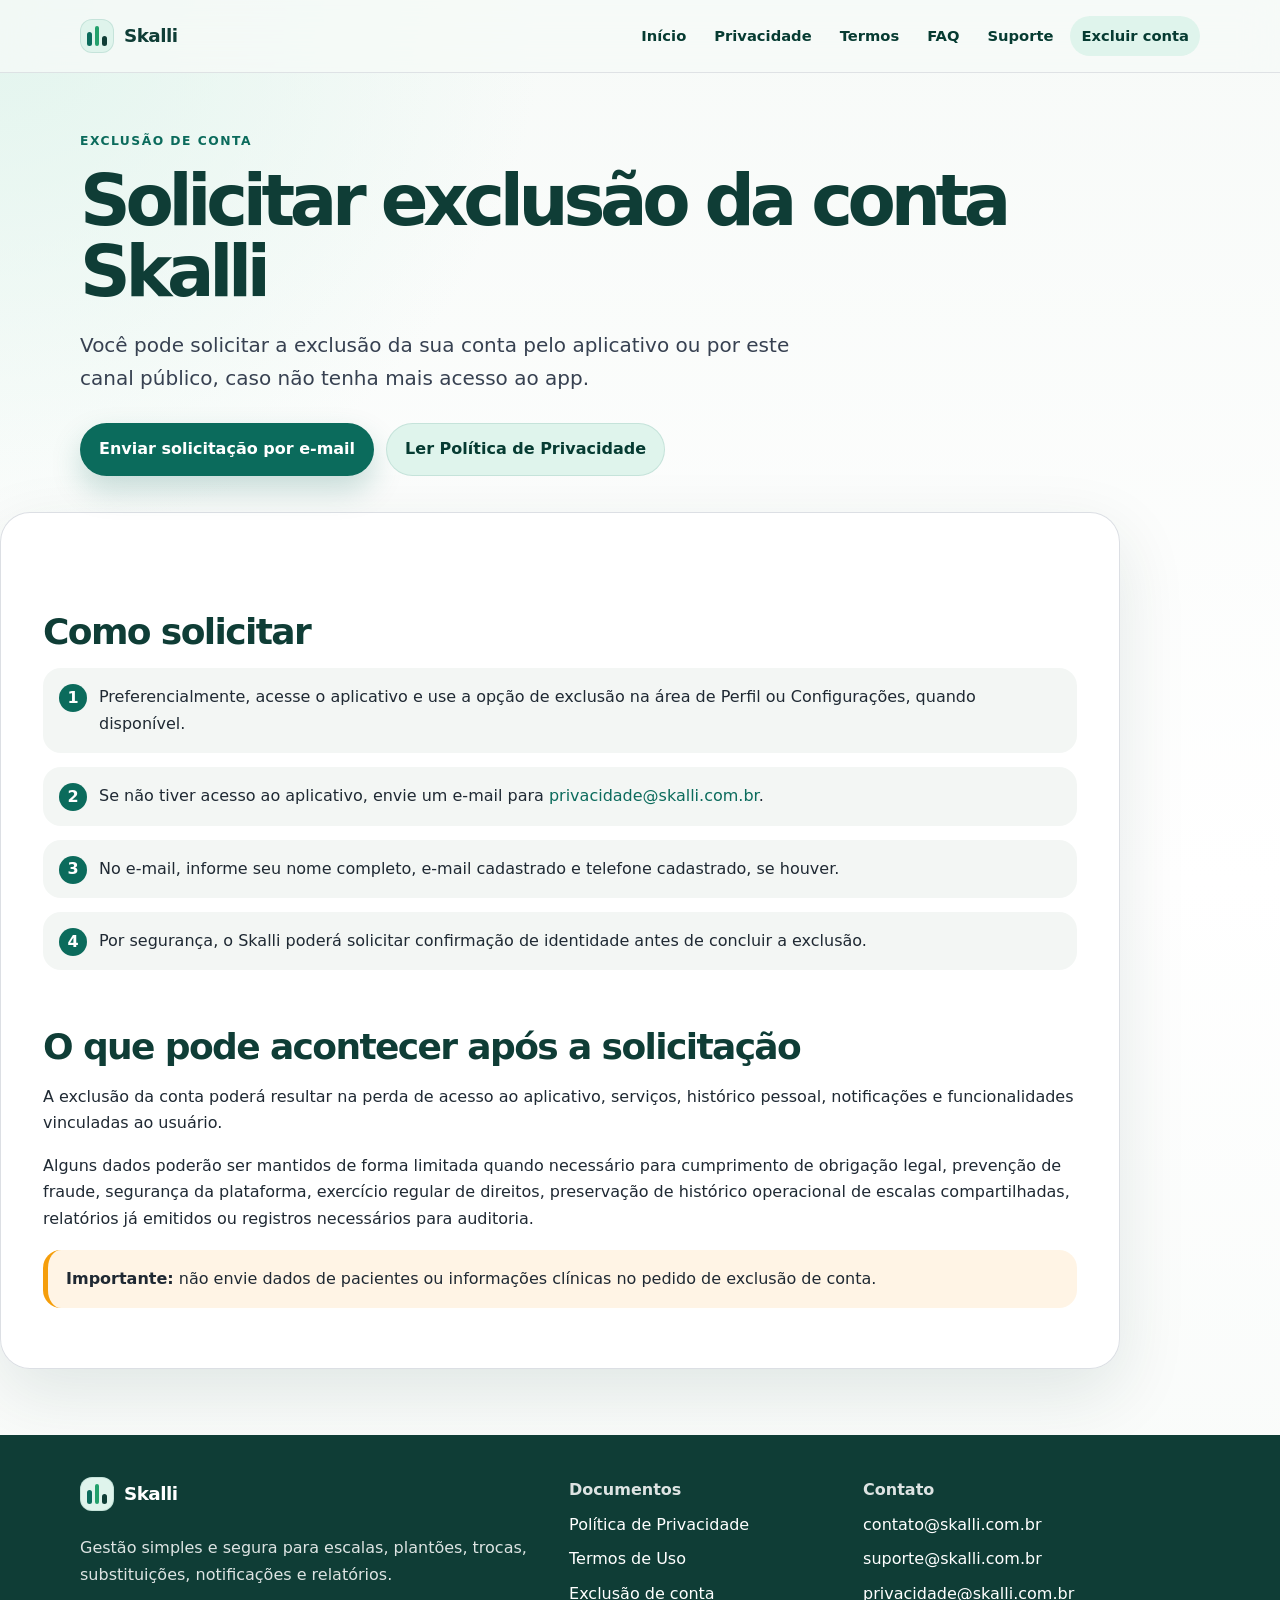
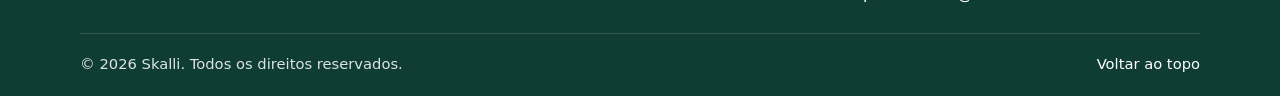
==== excluir-conta/index.html @ e12bf433 "Add files via upload" ====
<!doctype html>
<html lang="pt-BR">
<head>
  <meta charset="utf-8">
  <meta name="viewport" content="width=device-width, initial-scale=1">
  <title>Exclusão de conta | Skalli</title>
  <meta name="description" content="Solicitação de exclusão de conta do Skalli">
  <meta name="theme-color" content="#0b6b5c">
  <link rel="stylesheet" href="../assets/css/styles.css">
</head>
<body>
  <a class="skip-link" href="#conteudo">Pular para o conteúdo</a>
  <header class="site-header">
    <div class="container header-inner">
      <a class="brand" href="../" aria-label="Skalli - início">
        <span class="brand-mark" aria-hidden="true"><i></i><i></i><i></i></span>
        <span>Skalli</span>
      </a>
      <nav class="site-nav" aria-label="Navegação principal">
        <a class="" href="../">Início</a><a class="" href="../privacidade/">Privacidade</a><a class="" href="../termos/">Termos</a><a class="" href="../faq/">FAQ</a><a class="" href="../suporte/">Suporte</a><a class="active" href="../excluir-conta/">Excluir conta</a>
      </nav>
    </div>
  </header>
  <main id="conteudo">
    
<section class="page-hero">
  <div class="container">
    <p class="eyebrow">Exclusão de conta</p>
    <h1>Solicitar exclusão da conta Skalli</h1>
    <p class="lead">Você pode solicitar a exclusão da sua conta pelo aplicativo ou por este canal público, caso não tenha mais acesso ao app.</p>
    <div class="hero-actions"><a class="button primary" href="mailto:privacidade@skalli.com.br?subject=Solicita%C3%A7%C3%A3o%20de%20exclus%C3%A3o%20de%20conta%20Skalli&body=Ol%C3%A1%2C%20gostaria%20de%20solicitar%20a%20exclus%C3%A3o%20da%20minha%20conta%20Skalli.%0A%0ANome%20completo%3A%0AE-mail%20cadastrado%3A%0ATelefone%20cadastrado%2C%20se%20houver%3A%0A%0ADeclaro%20que%20solicito%20a%20exclus%C3%A3o%20da%20minha%20conta%20e%20dos%20dados%20pessoais%20associados%2C%20observadas%20as%20hip%C3%B3teses%20legais%20de%20reten%C3%A7%C3%A3o.">Enviar solicitação por e-mail</a><a class="button secondary" href="../privacidade/">Ler Política de Privacidade</a></div>
  </div>
</section>
<div class="container content-card">
  <h2>Como solicitar</h2>
  <ol class="steps">
    <li>Preferencialmente, acesse o aplicativo e use a opção de exclusão na área de Perfil ou Configurações, quando disponível.</li>
    <li>Se não tiver acesso ao aplicativo, envie um e-mail para <a href="mailto:privacidade@skalli.com.br">privacidade@skalli.com.br</a>.</li>
    <li>No e-mail, informe seu nome completo, e-mail cadastrado e telefone cadastrado, se houver.</li>
    <li>Por segurança, o Skalli poderá solicitar confirmação de identidade antes de concluir a exclusão.</li>
  </ol>
  <h2>O que pode acontecer após a solicitação</h2>
  <p>A exclusão da conta poderá resultar na perda de acesso ao aplicativo, serviços, histórico pessoal, notificações e funcionalidades vinculadas ao usuário.</p>
  <p>Alguns dados poderão ser mantidos de forma limitada quando necessário para cumprimento de obrigação legal, prevenção de fraude, segurança da plataforma, exercício regular de direitos, preservação de histórico operacional de escalas compartilhadas, relatórios já emitidos ou registros necessários para auditoria.</p>
  <div class="callout"><strong>Importante:</strong> não envie dados de pacientes ou informações clínicas no pedido de exclusão de conta.</div>
</div>

  </main>
  <footer class="site-footer">
    <div class="container footer-grid">
      <div>
        <a class="brand footer-brand" href="../" aria-label="Skalli - início">
          <span class="brand-mark" aria-hidden="true"><i></i><i></i><i></i></span>
          <span>Skalli</span>
        </a>
        <p>Gestão simples e segura para escalas, plantões, trocas, substituições, notificações e relatórios.</p>
      </div>
      <div>
        <strong>Documentos</strong>
        <a href="../privacidade/">Política de Privacidade</a>
        <a href="../termos/">Termos de Uso</a>
        <a href="../excluir-conta/">Exclusão de conta</a>
      </div>
      <div>
        <strong>Contato</strong>
        <a href="mailto:contato@skalli.com.br">contato@skalli.com.br</a>
        <a href="mailto:suporte@skalli.com.br">suporte@skalli.com.br</a>
        <a href="mailto:privacidade@skalli.com.br">privacidade@skalli.com.br</a>
      </div>
    </div>
    <div class="container footer-bottom">
      <span>© 2026 Skalli. Todos os direitos reservados.</span>
      <a href="#conteudo">Voltar ao topo</a>
    </div>
  </footer>
</body>
</html>
---- assets/css/styles.css ----
:root {
  --primary: #0b6b5c;
  --secondary: #22a06b;
  --tertiary: #84b8a7;
  --alternate: #e5e7eb;
  --text: #1f2933;
  --muted: #6b7280;
  --bg: #f7faf8;
  --surface: #ffffff;
  --accent-1: #0f3d36;
  --accent-2: #dff4ec;
  --accent-3: #d1d5db;
  --accent-4: #f3f6f4;
  --success: #22a06b;
  --error: #c62828;
  --warning: #f59e0b;
  --info: #2563eb;
  --primary-container: #dff4ec;
  --on-primary-container: #063b32;
  --secondary-container: #e8f5f0;
  --on-secondary-container: #0b3d35;
  --surface-variant: #f3f6f4;
  --on-surface-variant: #6b7280;
  --on-primary-80: #374151;
  --accent-10: #fff4e5;
  --shadow: 0 24px 70px rgba(6, 59, 50, .11);
  --radius-xl: 30px;
  --radius-lg: 22px;
  --radius-md: 16px;
}
* { box-sizing: border-box; }
html { scroll-behavior: smooth; }
body {
  margin: 0;
  font-family: Inter, ui-sans-serif, system-ui, -apple-system, BlinkMacSystemFont, "Segoe UI", sans-serif;
  color: var(--text);
  background:
    radial-gradient(circle at top left, rgba(223, 244, 236, .88), transparent 34rem),
    linear-gradient(180deg, #f7faf8 0%, #ffffff 52%, #f7faf8 100%);
  line-height: 1.65;
}
a { color: var(--primary); text-decoration: none; }
a:hover { text-decoration: underline; }
.container { width: min(1120px, calc(100% - 32px)); margin: 0 auto; }
.skip-link { position: absolute; left: -999px; top: 8px; background: var(--primary); color: #fff; padding: 10px 14px; border-radius: 999px; z-index: 10; }
.skip-link:focus { left: 16px; }
.site-header { position: sticky; top: 0; z-index: 5; backdrop-filter: blur(18px); background: rgba(247,250,248,.78); border-bottom: 1px solid rgba(209,213,219,.65); }
.header-inner { display: flex; align-items: center; justify-content: space-between; gap: 20px; padding: 16px 0; }
.brand { display: inline-flex; align-items: center; gap: 10px; color: var(--accent-1); font-weight: 820; font-size: 1.15rem; letter-spacing: -.03em; }
.brand:hover { text-decoration: none; }
.brand-mark { width: 34px; height: 34px; border-radius: 12px; background: var(--primary-container); display: inline-flex; align-items: end; justify-content: center; gap: 3px; padding: 7px; box-shadow: inset 0 0 0 1px rgba(11,107,92,.12); }
.brand-mark i { display: block; width: 6px; border-radius: 999px; background: var(--primary); }
.brand-mark i:nth-child(1) { height: 14px; }
.brand-mark i:nth-child(2) { height: 20px; background: var(--secondary); }
.brand-mark i:nth-child(3) { height: 10px; background: var(--accent-1); }
.site-nav { display: flex; align-items: center; gap: 6px; flex-wrap: wrap; justify-content: flex-end; }
.site-nav a { color: var(--on-primary-container); font-weight: 680; font-size: .92rem; padding: 8px 11px; border-radius: 999px; }
.site-nav a:hover, .site-nav a.active { background: var(--primary-container); text-decoration: none; }
.hero { padding: 78px 0 44px; }
.hero-grid { display: grid; grid-template-columns: 1.12fr .88fr; gap: 32px; align-items: center; }
.eyebrow { margin: 0 0 14px; text-transform: uppercase; letter-spacing: .12em; font-size: .77rem; color: var(--primary); font-weight: 850; }
h1 { margin: 0; font-size: clamp(2.15rem, 6vw, 4.4rem); line-height: 1.02; letter-spacing: -.075em; color: var(--accent-1); }
h2 { margin: 56px 0 16px; font-size: clamp(1.55rem, 4vw, 2.25rem); line-height: 1.16; letter-spacing: -.045em; color: var(--accent-1); }
h3 { margin: 34px 0 12px; font-size: 1.2rem; letter-spacing: -.02em; color: var(--on-primary-container); }
.lead { max-width: 720px; font-size: clamp(1.05rem, 2vw, 1.25rem); color: var(--on-primary-80, #374151); margin: 20px 0 0; }
.hero-actions { display: flex; gap: 12px; flex-wrap: wrap; margin-top: 28px; }
.button { display: inline-flex; align-items: center; justify-content: center; min-height: 46px; padding: 12px 18px; border-radius: 999px; font-weight: 800; border: 1px solid transparent; }
.button.primary { background: var(--primary); color: white; box-shadow: 0 14px 30px rgba(11,107,92,.22); }
.button.secondary { background: var(--primary-container); color: var(--on-primary-container); border-color: rgba(11,107,92,.12); }
.button.light { background: white; color: var(--primary); border-color: var(--accent-3); }
.button:hover { text-decoration: none; transform: translateY(-1px); }
.mock-card { background: rgba(255,255,255,.88); border: 1px solid rgba(209,213,219,.7); border-radius: var(--radius-xl); box-shadow: var(--shadow); padding: 22px; }
.app-preview { display: grid; gap: 14px; }
.preview-top { display: flex; justify-content: space-between; align-items: center; }
.pill { display: inline-flex; align-items: center; gap: 8px; border-radius: 999px; padding: 7px 10px; background: var(--secondary-container); color: var(--on-secondary-container); font-weight: 800; font-size: .82rem; }
.pill::before { content: ""; width: 8px; height: 8px; border-radius: 50%; background: var(--success); }
.shift-card { border: 1px solid rgba(209,213,219,.72); border-radius: 20px; padding: 16px; background: #fff; }
.shift-card strong { display:block; color: var(--accent-1); }
.shift-card span { color: var(--muted); font-size: .92rem; }
.preview-row { display: grid; grid-template-columns: 1fr 1fr; gap: 12px; }
.status-dot { width: 12px; height: 12px; border-radius: 99px; background: var(--warning); display: inline-block; margin-right: 8px; }
.section { padding: 36px 0; }
.section.alt { background: rgba(223,244,236,.32); border-block: 1px solid rgba(209,213,219,.45); }
.section-heading { max-width: 780px; margin-bottom: 22px; }
.card-grid { display: grid; grid-template-columns: repeat(3, 1fr); gap: 18px; }
.card { background: var(--surface); border: 1px solid rgba(209,213,219,.75); border-radius: var(--radius-lg); padding: 22px; box-shadow: 0 12px 35px rgba(6,59,50,.06); }
.card h3 { margin-top: 0; }
.card p { color: var(--muted); margin-bottom: 0; }
.card-link { display:flex; justify-content:space-between; gap:16px; align-items:center; color: var(--text); }
.card-link:hover { text-decoration: none; border-color: var(--tertiary); }
.card-link small { color: var(--muted); display: block; margin-top: 5px; }
.legal-layout { display: grid; grid-template-columns: minmax(0, 1fr) 280px; gap: 34px; align-items: start; padding: 46px 0 70px; }
.legal-content { background: rgba(255,255,255,.92); border: 1px solid rgba(209,213,219,.75); border-radius: var(--radius-xl); padding: clamp(22px, 4vw, 46px); box-shadow: var(--shadow); }
.legal-hero { padding-bottom: 24px; border-bottom: 1px solid rgba(209,213,219,.7); margin-bottom: 20px; }
.doc-meta { display: inline-block; margin-top: 18px; padding: 8px 12px; border-radius: 999px; background: var(--primary-container); color: var(--on-primary-container); font-weight: 740; font-size: .9rem; }
.legal-content p { margin: 14px 0; }
.legal-content ul, .legal-content ol { background: var(--surface-variant); border-radius: var(--radius-md); padding: 16px 18px 16px 38px; }
.legal-content li { margin: 6px 0; }
.anchor { opacity: 0; margin-right: 8px; font-weight: 800; }
h2:hover .anchor, h3:hover .anchor { opacity: .55; text-decoration: none; }
.toc { position: sticky; top: 92px; background: rgba(255,255,255,.9); border: 1px solid rgba(209,213,219,.75); border-radius: 22px; padding: 18px; max-height: calc(100vh - 118px); overflow: auto; box-shadow: 0 12px 35px rgba(6,59,50,.06); }
.toc strong { display:block; margin-bottom: 10px; color: var(--accent-1); }
.toc ol { list-style: none; padding: 0; margin: 0; display:grid; gap: 8px; }
.toc a { color: var(--muted); font-size: .88rem; }
.toc a:hover { color: var(--primary); }
.detail-card { background: var(--primary-container); border-radius: var(--radius-md); padding: 16px; margin: 16px 0; display: grid; gap: 8px; }
.detail-row { display: grid; grid-template-columns: minmax(120px, .38fr) 1fr; gap: 10px; align-items: baseline; }
.detail-row strong { color: var(--on-primary-container); }
.definition { display: grid; grid-template-columns: minmax(150px, .32fr) 1fr; gap: 12px; padding: 12px 0; border-bottom: 1px solid rgba(209,213,219,.75); }
.definition strong { color: var(--accent-1); }
.info-strip { display: grid; grid-template-columns: repeat(4, 1fr); gap: 14px; margin-top: 30px; }
.metric { background: rgba(255,255,255,.82); border:1px solid rgba(209,213,219,.7); border-radius: 18px; padding: 16px; }
.metric strong { display:block; color: var(--accent-1); font-size: 1.25rem; }
.metric span { color: var(--muted); font-size: .9rem; }
.page-hero { padding: 58px 0 12px; }
.content-card { background: rgba(255,255,255,.92); border: 1px solid rgba(209,213,219,.75); border-radius: var(--radius-xl); padding: clamp(22px, 4vw, 42px); box-shadow: var(--shadow); margin: 24px 0 66px; }
.steps { counter-reset: steps; display:grid; gap:14px; padding:0; list-style:none; }
.steps li { counter-increment: steps; background: var(--surface-variant); border-radius: 18px; padding: 16px 18px 16px 56px; position: relative; }
.steps li::before { content: counter(steps); position:absolute; left:16px; top:16px; width:28px; height:28px; border-radius:50%; background: var(--primary); color:white; display:grid; place-items:center; font-weight: 850; }
.callout { border-left: 5px solid var(--warning); background: var(--accent-10, #fff4e5); border-radius: 18px; padding: 16px 18px; margin: 18px 0; }
.faq-list { display:grid; gap: 12px; }
details { background: #fff; border: 1px solid rgba(209,213,219,.75); border-radius: 18px; padding: 16px 18px; }
summary { cursor: pointer; font-weight: 820; color: var(--accent-1); }
details p { margin-bottom: 0; color: var(--muted); }
.site-footer { background: var(--accent-1); color: rgba(255,255,255,.86); padding: 42px 0 20px; }
.site-footer a { color: #fff; }
.footer-grid { display: grid; grid-template-columns: 1.3fr .75fr .95fr; gap: 28px; }
.footer-grid > div { display:grid; gap: 8px; align-content: start; }
.footer-brand { color:#fff; }
.footer-bottom { display:flex; justify-content:space-between; gap:20px; border-top: 1px solid rgba(255,255,255,.15); margin-top: 26px; padding-top: 18px; font-size: .92rem; }
@media (max-width: 900px) {
  .header-inner { align-items:flex-start; flex-direction: column; }
  .site-nav { justify-content:flex-start; }
  .hero-grid, .legal-layout, .footer-grid { grid-template-columns: 1fr; }
  .toc { position: static; order: -1; max-height: none; }
  .card-grid, .info-strip { grid-template-columns: 1fr 1fr; }
}
@media (max-width: 620px) {
  .container { width: min(100% - 24px, 1120px); }
  .hero { padding-top: 42px; }
  .card-grid, .info-strip, .preview-row, .detail-row, .definition { grid-template-columns: 1fr; }
  .site-nav a { font-size: .86rem; padding: 7px 9px; }
  .footer-bottom { flex-direction: column; }
}
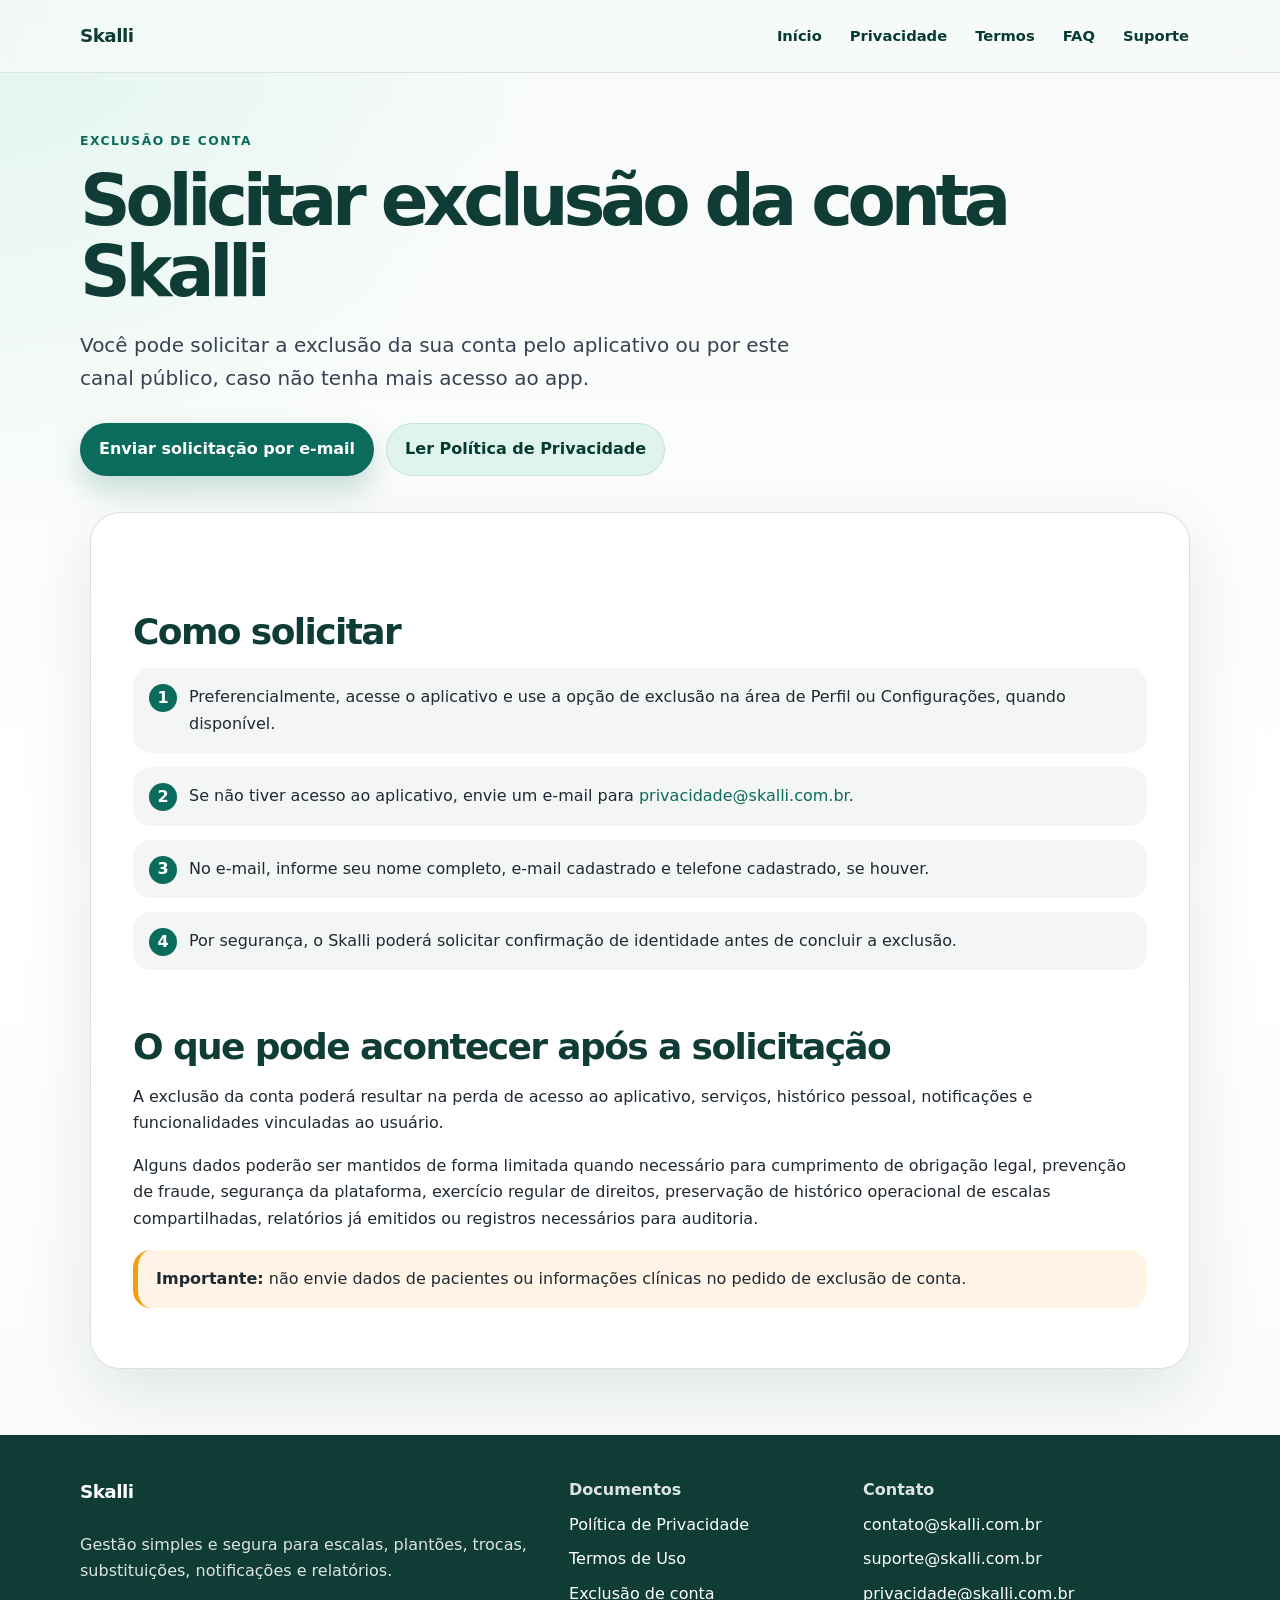
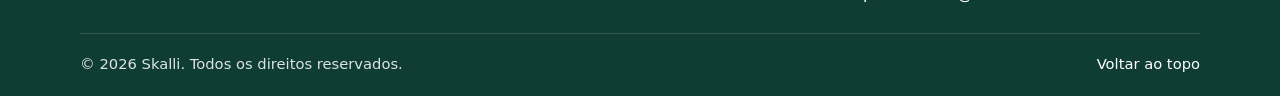
==== commit 021db2d8: "Atualiza página inicial e perguntas frequentes" ====
--- a/excluir-conta/index.html
+++ b/excluir-conta/index.html
@@ -17,7 +17,7 @@
         <span>Skalli</span>
       </a>
       <nav class="site-nav" aria-label="Navegação principal">
-        <a class="" href="../">Início</a><a class="" href="../privacidade/">Privacidade</a><a class="" href="../termos/">Termos</a><a class="" href="../faq/">FAQ</a><a class="" href="../suporte/">Suporte</a><a class="active" href="../excluir-conta/">Excluir conta</a>
+        <a class="" href="../">Início</a><a class="" href="../privacidade/">Privacidade</a><a class="" href="../termos/">Termos</a><a class="" href="../faq/">FAQ</a><a class="" href="../suporte/">Suporte</a>
       </nav>
     </div>
   </header>
@@ -74,4 +74,4 @@
     </div>
   </footer>
 </body>
-</html>+</html>
--- a/assets/css/styles.css
+++ b/assets/css/styles.css
@@ -48,11 +48,54 @@
 .header-inner { display: flex; align-items: center; justify-content: space-between; gap: 20px; padding: 16px 0; }
 .brand { display: inline-flex; align-items: center; gap: 10px; color: var(--accent-1); font-weight: 820; font-size: 1.15rem; letter-spacing: -.03em; }
 .brand:hover { text-decoration: none; }
-.brand-mark { width: 34px; height: 34px; border-radius: 12px; background: var(--primary-container); display: inline-flex; align-items: end; justify-content: center; gap: 3px; padding: 7px; box-shadow: inset 0 0 0 1px rgba(11,107,92,.12); }
-.brand-mark i { display: block; width: 6px; border-radius: 999px; background: var(--primary); }
-.brand-mark i:nth-child(1) { height: 14px; }
-.brand-mark i:nth-child(2) { height: 20px; background: var(--secondary); }
-.brand-mark i:nth-child(3) { height: 10px; background: var(--accent-1); }
+.brand-mark {
+  position: relative;
+  width: 42px;
+  height: 42px;
+  flex: 0 0 42px;
+  display: inline-block;
+  border-radius: 12px;
+  background: #ffffff;
+  border: 1px solid rgba(11, 107, 92, 0.14);
+  box-shadow:
+    0 6px 16px rgba(6, 59, 50, 0.10),
+    inset 0 0 0 1px rgba(255, 255, 255, 0.9);
+}
+
+.brand-mark i {
+  position: absolute;
+  bottom: 8px;
+  display: block;
+  width: 4px;
+  border-radius: 999px;
+  background: var(--primary);
+}
+
+.brand-mark i:nth-child(1) {
+  left: 11px;
+  height: 12px;
+}
+
+.brand-mark i:nth-child(2) {
+  left: 18px;
+  height: 19px;
+}
+
+.brand-mark i:nth-child(3) {
+  left: 25px;
+  height: 18px;
+}
+
+.brand-mark::after {
+  content: "";
+  position: absolute;
+  width: 6px;
+  height: 6px;
+  left: 24px;
+  top: 9px;
+  border-radius: 2px;
+  background: var(--primary);
+}
 .site-nav { display: flex; align-items: center; gap: 6px; flex-wrap: wrap; justify-content: flex-end; }
 .site-nav a { color: var(--on-primary-container); font-weight: 680; font-size: .92rem; padding: 8px 11px; border-radius: 999px; }
 .site-nav a:hover, .site-nav a.active { background: var(--primary-container); text-decoration: none; }
@@ -142,3 +185,80 @@
   .site-nav a { font-size: .86rem; padding: 7px 9px; }
   .footer-bottom { flex-direction: column; }
 }
+/* Ajustes visuais da página inicial e dos cards internos */
+
+.hero-centered {
+  padding: 92px 0 64px;
+}
+
+.hero-grid-centered {
+  grid-template-columns: 1fr;
+  justify-items: center;
+}
+
+.hero-copy {
+  max-width: 820px;
+  text-align: center;
+}
+
+.hero-copy .lead {
+  margin-left: auto;
+  margin-right: auto;
+}
+
+.hero-actions-centered {
+  justify-content: center;
+}
+
+.content-card {
+  max-width: 1100px;
+  margin-left: auto;
+  margin-right: auto;
+}
+
+@media (max-width: 900px) {
+  .hero-copy {
+    max-width: 100%;
+  }
+}
+/* Ajuste da faixa de informações da home */
+
+.info-strip-small {
+  max-width: 620px;
+  margin-left: auto;
+  margin-right: auto;
+  grid-template-columns: repeat(2, 1fr);
+}
+/* Centraliza a faixa com FAQ e Mobile */
+
+.info-strip-small {
+  max-width: 620px;
+  margin: 30px auto 0;
+  grid-template-columns: repeat(2, minmax(0, 1fr));
+}
+
+@media (max-width: 620px) {
+  .info-strip-small {
+    max-width: 100%;
+    grid-template-columns: 1fr;
+  }
+}
+/* Remove o ícone da marca e deixa apenas o nome Skalli */
+
+.site-header .brand-mark,
+.site-footer .brand-mark,
+.brand-mark {
+  display: none !important;
+  width: 0 !important;
+  height: 0 !important;
+  flex: 0 0 0 !important;
+  margin: 0 !important;
+  padding: 0 !important;
+  border: 0 !important;
+  box-shadow: none !important;
+}
+
+.brand {
+  gap: 0 !important;
+}ap: 0;
+
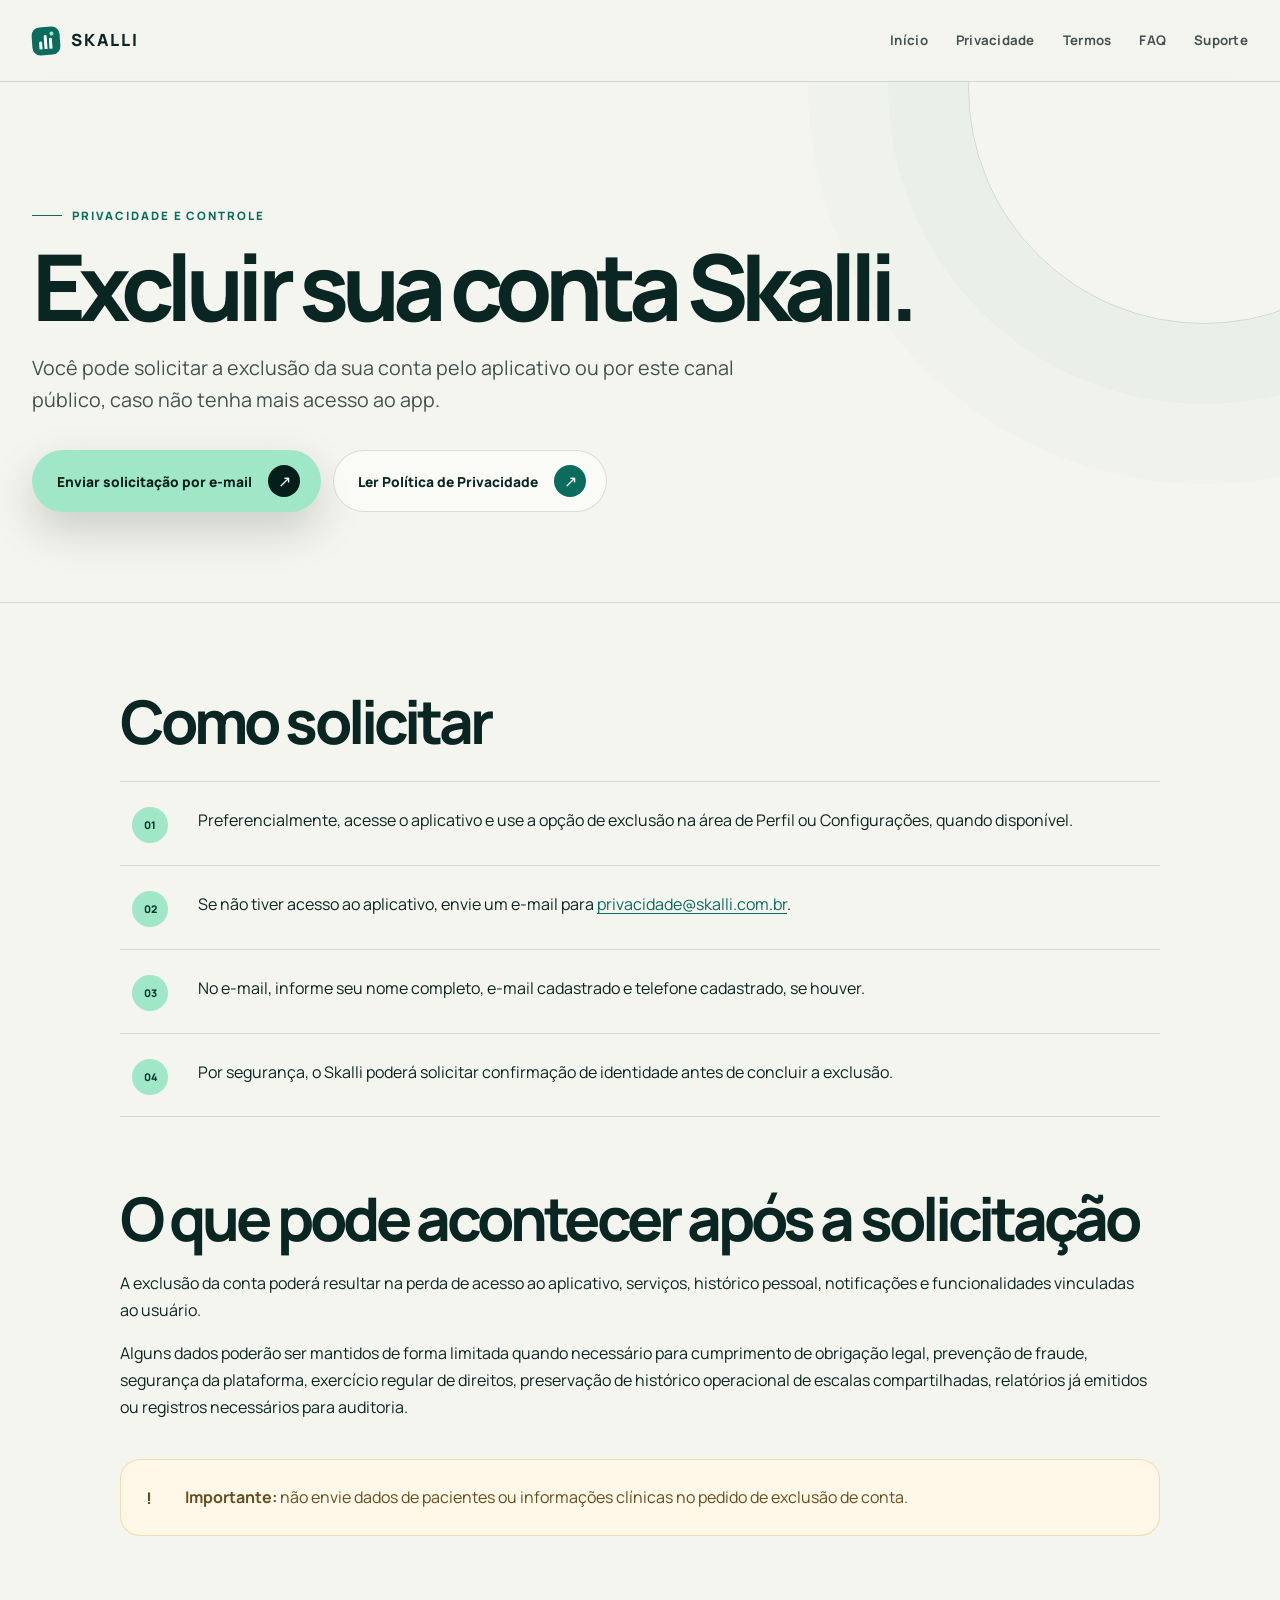
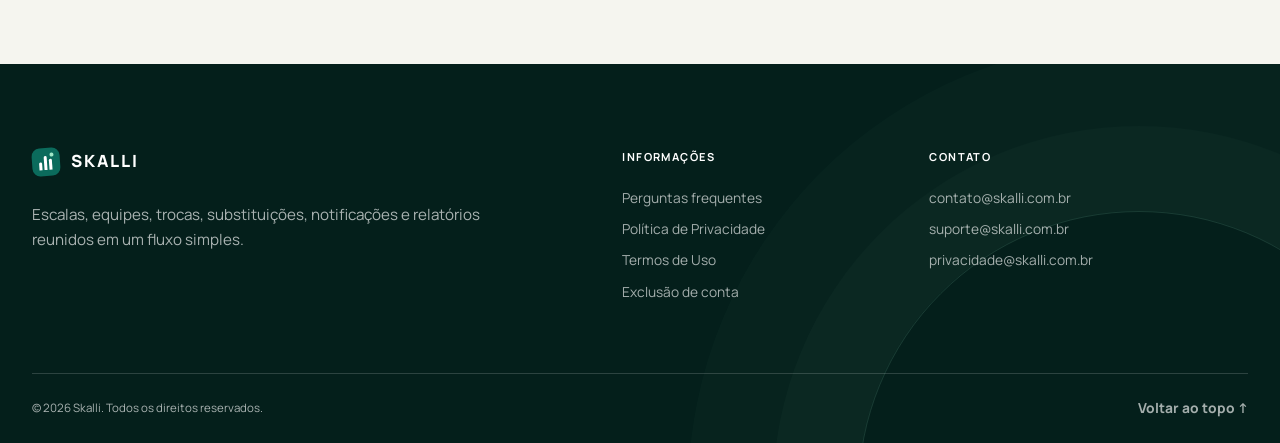
==== commit 8a9f8093: "redesign completo de ui" ====
--- a/excluir-conta/index.html
+++ b/excluir-conta/index.html
@@ -5,19 +5,22 @@
   <meta name="viewport" content="width=device-width, initial-scale=1">
   <title>Exclusão de conta | Skalli</title>
   <meta name="description" content="Solicitação de exclusão de conta do Skalli">
-  <meta name="theme-color" content="#0b6b5c">
+  <meta name="theme-color" content="#f5f5ef">
   <link rel="stylesheet" href="../assets/css/styles.css">
+  <script src="../assets/js/site.js" defer></script>
 </head>
-<body>
+<body class="inner-page account-page">
   <a class="skip-link" href="#conteudo">Pular para o conteúdo</a>
+  <div class="scroll-progress" aria-hidden="true"><span></span></div>
   <header class="site-header">
     <div class="container header-inner">
-      <a class="brand" href="../" aria-label="Skalli - início">
+      <a class="brand" href="../" aria-label="Skalli — início">
         <span class="brand-mark" aria-hidden="true"><i></i><i></i><i></i></span>
         <span>Skalli</span>
       </a>
-      <nav class="site-nav" aria-label="Navegação principal">
-        <a class="" href="../">Início</a><a class="" href="../privacidade/">Privacidade</a><a class="" href="../termos/">Termos</a><a class="" href="../faq/">FAQ</a><a class="" href="../suporte/">Suporte</a>
+      <button class="nav-toggle" type="button" aria-label="Abrir menu" aria-controls="site-nav" aria-expanded="false"><span class="nav-toggle-box" aria-hidden="true"></span></button>
+      <nav class="site-nav" id="site-nav" aria-label="Navegação principal">
+        <a href="../">Início</a><a href="../privacidade/">Privacidade</a><a href="../termos/">Termos</a><a href="../faq/">FAQ</a><a href="../suporte/">Suporte</a>
       </nav>
     </div>
   </header>
@@ -25,8 +28,8 @@
     
 <section class="page-hero">
   <div class="container">
-    <p class="eyebrow">Exclusão de conta</p>
-    <h1>Solicitar exclusão da conta Skalli</h1>
+    <p class="eyebrow">Privacidade e controle</p>
+    <h1>Excluir sua conta Skalli.</h1>
     <p class="lead">Você pode solicitar a exclusão da sua conta pelo aplicativo ou por este canal público, caso não tenha mais acesso ao app.</p>
     <div class="hero-actions"><a class="button primary" href="mailto:privacidade@skalli.com.br?subject=Solicita%C3%A7%C3%A3o%20de%20exclus%C3%A3o%20de%20conta%20Skalli&body=Ol%C3%A1%2C%20gostaria%20de%20solicitar%20a%20exclus%C3%A3o%20da%20minha%20conta%20Skalli.%0A%0ANome%20completo%3A%0AE-mail%20cadastrado%3A%0ATelefone%20cadastrado%2C%20se%20houver%3A%0A%0ADeclaro%20que%20solicito%20a%20exclus%C3%A3o%20da%20minha%20conta%20e%20dos%20dados%20pessoais%20associados%2C%20observadas%20as%20hip%C3%B3teses%20legais%20de%20reten%C3%A7%C3%A3o.">Enviar solicitação por e-mail</a><a class="button secondary" href="../privacidade/">Ler Política de Privacidade</a></div>
   </div>
@@ -49,14 +52,15 @@
   <footer class="site-footer">
     <div class="container footer-grid">
       <div>
-        <a class="brand footer-brand" href="../" aria-label="Skalli - início">
+        <a class="brand footer-brand" href="../" aria-label="Skalli — início">
           <span class="brand-mark" aria-hidden="true"><i></i><i></i><i></i></span>
           <span>Skalli</span>
         </a>
-        <p>Gestão simples e segura para escalas, plantões, trocas, substituições, notificações e relatórios.</p>
+        <p>Escalas, equipes, trocas, substituições, notificações e relatórios reunidos em um fluxo simples.</p>
       </div>
       <div>
-        <strong>Documentos</strong>
+        <strong>Informações</strong>
+        <a href="../faq/">Perguntas frequentes</a>
         <a href="../privacidade/">Política de Privacidade</a>
         <a href="../termos/">Termos de Uso</a>
         <a href="../excluir-conta/">Exclusão de conta</a>
@@ -70,7 +74,7 @@
     </div>
     <div class="container footer-bottom">
       <span>© 2026 Skalli. Todos os direitos reservados.</span>
-      <a href="#conteudo">Voltar ao topo</a>
+      <a href="#conteudo">Voltar ao topo ↑</a>
     </div>
   </footer>
 </body>
--- a/assets/css/styles.css
+++ b/assets/css/styles.css
@@ -1,264 +1,1912 @@
+@font-face {
+  font-family: "Manrope";
+  src: url("../fonts/manrope-latin-wght-normal.woff2") format("woff2-variations");
+  font-style: normal;
+  font-weight: 200 800;
+  font-display: swap;
+}
+
 :root {
-  --primary: #0b6b5c;
-  --secondary: #22a06b;
-  --tertiary: #84b8a7;
-  --alternate: #e5e7eb;
-  --text: #1f2933;
-  --muted: #6b7280;
-  --bg: #f7faf8;
-  --surface: #ffffff;
-  --accent-1: #0f3d36;
-  --accent-2: #dff4ec;
-  --accent-3: #d1d5db;
-  --accent-4: #f3f6f4;
-  --success: #22a06b;
-  --error: #c62828;
-  --warning: #f59e0b;
-  --info: #2563eb;
-  --primary-container: #dff4ec;
-  --on-primary-container: #063b32;
-  --secondary-container: #e8f5f0;
-  --on-secondary-container: #0b3d35;
-  --surface-variant: #f3f6f4;
-  --on-surface-variant: #6b7280;
-  --on-primary-80: #374151;
-  --accent-10: #fff4e5;
-  --shadow: 0 24px 70px rgba(6, 59, 50, .11);
-  --radius-xl: 30px;
-  --radius-lg: 22px;
-  --radius-md: 16px;
-}
-* { box-sizing: border-box; }
-html { scroll-behavior: smooth; }
+  --forest-950: #041f1b;
+  --forest-900: #07352e;
+  --forest-800: #0a493e;
+  --green-700: #0b6b5c;
+  --green-600: #0e7e6b;
+  --green-500: #16a27f;
+  --mint-300: #9fe7c7;
+  --mint-200: #c7f3de;
+  --mint-100: #e4f7ee;
+  --paper: #f5f5ef;
+  --paper-deep: #ecece4;
+  --white: #ffffff;
+  --ink: #0a2622;
+  --copy: #42514e;
+  --muted: #697672;
+  --line: rgba(8, 55, 47, .15);
+  --line-light: rgba(255, 255, 255, .16);
+  --warning: #e0a53a;
+  --shadow-soft: 0 28px 80px rgba(4, 31, 27, .10);
+  --shadow-deep: 0 36px 110px rgba(2, 20, 17, .28);
+  --radius-sm: 12px;
+  --radius-md: 20px;
+  --radius-lg: 32px;
+  --radius-xl: 48px;
+  --container: 1240px;
+  --header-height: 82px;
+  --ease-out: cubic-bezier(.16, 1, .3, 1);
+}
+
+* {
+  box-sizing: border-box;
+}
+
+html {
+  scroll-behavior: smooth;
+  scroll-padding-top: calc(var(--header-height) + 28px);
+}
+
 body {
   margin: 0;
-  font-family: Inter, ui-sans-serif, system-ui, -apple-system, BlinkMacSystemFont, "Segoe UI", sans-serif;
-  color: var(--text);
+  overflow-x: hidden;
+  color: var(--ink);
+  background: var(--paper);
+  font-family: "Manrope", "Segoe UI", Arial, sans-serif;
+  font-size: 16px;
+  line-height: 1.68;
+  -webkit-font-smoothing: antialiased;
+  text-rendering: optimizeLegibility;
+}
+
+body::before {
+  position: fixed;
+  z-index: -1;
+  inset: 0;
+  content: "";
+  pointer-events: none;
+  opacity: .42;
+  background-image:
+    radial-gradient(rgba(7, 53, 46, .055) .7px, transparent .7px),
+    radial-gradient(rgba(7, 53, 46, .035) .6px, transparent .6px);
+  background-position: 0 0, 8px 8px;
+  background-size: 16px 16px;
+}
+
+::selection {
+  color: var(--forest-950);
+  background: var(--mint-300);
+}
+
+a {
+  color: var(--green-700);
+  text-decoration-thickness: 1px;
+  text-underline-offset: .2em;
+}
+
+a:hover {
+  color: var(--green-600);
+}
+
+button,
+input {
+  font: inherit;
+}
+
+button,
+summary {
+  -webkit-tap-highlight-color: transparent;
+}
+
+.container {
+  width: min(var(--container), calc(100% - 64px));
+  margin-inline: auto;
+}
+
+.skip-link {
+  position: fixed;
+  z-index: 100;
+  top: 12px;
+  left: 12px;
+  padding: 11px 16px;
+  border-radius: 999px;
+  color: var(--forest-950);
+  background: var(--mint-300);
+  font-size: .85rem;
+  font-weight: 800;
+  transform: translateY(-180%);
+  transition: transform .25s var(--ease-out);
+}
+
+.skip-link:focus {
+  color: var(--forest-950);
+  transform: translateY(0);
+}
+
+.site-header {
+  position: sticky;
+  z-index: 50;
+  top: 0;
+  height: var(--header-height);
+  border-bottom: 1px solid var(--line);
+  background: rgba(245, 245, 239, .82);
+  backdrop-filter: blur(18px) saturate(140%);
+  transition: height .4s var(--ease-out), background .4s ease, box-shadow .4s ease;
+}
+
+.site-header.is-scrolled {
+  height: 70px;
+  background: rgba(245, 245, 239, .94);
+  box-shadow: 0 10px 34px rgba(4, 31, 27, .07);
+}
+
+.home-page .site-header {
+  position: absolute;
+  width: 100%;
+  border-color: var(--line-light);
+  color: var(--white);
+  background: transparent;
+  backdrop-filter: none;
+}
+
+.home-page .site-header.is-scrolled {
+  position: fixed;
+  color: var(--ink);
+  border-color: var(--line);
+  background: rgba(245, 245, 239, .94);
+  backdrop-filter: blur(18px) saturate(140%);
+}
+
+.header-inner {
+  display: flex;
+  align-items: center;
+  justify-content: space-between;
+  height: 100%;
+  gap: 36px;
+}
+
+.brand {
+  position: relative;
+  z-index: 3;
+  display: inline-flex;
+  align-items: center;
+  flex: 0 0 auto;
+  gap: 11px;
+  color: inherit;
+  font-size: 1.05rem;
+  font-weight: 800;
+  letter-spacing: .12em;
+  line-height: 1;
+  text-decoration: none;
+  text-transform: uppercase;
+}
+
+.brand:hover {
+  color: inherit;
+  text-decoration: none;
+}
+
+.brand-mark {
+  position: relative;
+  display: grid;
+  width: 28px;
+  height: 28px;
+  overflow: hidden;
+  place-items: center;
+  border-radius: 8px;
+  background: var(--green-700);
+  transform: rotate(-4deg);
+  transition: transform .45s var(--ease-out), background .3s ease;
+}
+
+.home-page .site-header:not(.is-scrolled) .brand-mark {
+  background: var(--mint-300);
+}
+
+.brand:hover .brand-mark {
+  transform: rotate(4deg) scale(1.05);
+}
+
+.brand-mark i {
+  position: absolute;
+  bottom: 6px;
+  width: 3px;
+  border-radius: 3px 3px 0 0;
+  background: var(--white);
+}
+
+.home-page .site-header:not(.is-scrolled) .brand-mark i {
+  background: var(--forest-950);
+}
+
+.brand-mark i:nth-child(1) { left: 7px; height: 8px; }
+.brand-mark i:nth-child(2) { left: 12px; height: 14px; }
+.brand-mark i:nth-child(3) { left: 17px; height: 11px; }
+
+.brand-mark::after {
+  position: absolute;
+  top: 5px;
+  right: 6px;
+  width: 4px;
+  height: 4px;
+  border-radius: 50%;
+  content: "";
+  background: var(--mint-300);
+}
+
+.home-page .site-header:not(.is-scrolled) .brand-mark::after {
+  background: var(--green-700);
+}
+
+.site-nav {
+  display: flex;
+  align-items: center;
+  gap: 28px;
+}
+
+.site-nav a {
+  position: relative;
+  padding: 8px 0;
+  color: var(--copy);
+  font-size: .83rem;
+  font-weight: 700;
+  letter-spacing: .02em;
+  text-decoration: none;
+}
+
+.home-page .site-header:not(.is-scrolled) .site-nav a {
+  color: rgba(255, 255, 255, .74);
+}
+
+.site-nav a::after {
+  position: absolute;
+  right: 0;
+  bottom: 1px;
+  left: 0;
+  height: 1px;
+  content: "";
+  background: currentColor;
+  transform: scaleX(0);
+  transform-origin: right;
+  transition: transform .35s var(--ease-out);
+}
+
+.site-nav a:hover,
+.site-nav a.active {
+  color: var(--green-700);
+}
+
+.home-page .site-header:not(.is-scrolled) .site-nav a:hover,
+.home-page .site-header:not(.is-scrolled) .site-nav a.active {
+  color: var(--white);
+}
+
+.site-nav a:hover::after,
+.site-nav a.active::after {
+  transform: scaleX(1);
+  transform-origin: left;
+}
+
+.nav-toggle {
+  display: none;
+  align-items: center;
+  justify-content: center;
+  width: 46px;
+  height: 46px;
+  padding: 0;
+  border: 1px solid currentColor;
+  border-radius: 50%;
+  color: inherit;
+  background: transparent;
+  cursor: pointer;
+}
+
+.nav-toggle-box {
+  position: relative;
+  display: block;
+  width: 18px;
+  height: 12px;
+}
+
+.nav-toggle-box::before,
+.nav-toggle-box::after {
+  position: absolute;
+  left: 0;
+  width: 18px;
+  height: 1px;
+  content: "";
+  background: currentColor;
+  transition: top .3s var(--ease-out), transform .3s var(--ease-out);
+}
+
+.nav-toggle-box::before { top: 2px; }
+.nav-toggle-box::after { top: 9px; }
+.nav-toggle[aria-expanded="true"] .nav-toggle-box::before { top: 6px; transform: rotate(45deg); }
+.nav-toggle[aria-expanded="true"] .nav-toggle-box::after { top: 6px; transform: rotate(-45deg); }
+
+.scroll-progress {
+  position: fixed;
+  z-index: 60;
+  top: 0;
+  right: 0;
+  left: 0;
+  height: 3px;
+  pointer-events: none;
+}
+
+.scroll-progress span {
+  display: block;
+  width: 0;
+  height: 100%;
+  background: var(--mint-300);
+}
+
+.eyebrow {
+  display: inline-flex;
+  align-items: center;
+  gap: 10px;
+  margin: 0 0 22px;
+  color: var(--green-700);
+  font-size: .72rem;
+  font-weight: 800;
+  letter-spacing: .17em;
+  line-height: 1.2;
+  text-transform: uppercase;
+}
+
+.eyebrow::before {
+  width: 30px;
+  height: 1px;
+  content: "";
+  background: currentColor;
+}
+
+h1,
+h2,
+h3 {
+  margin-top: 0;
+  color: var(--ink);
+  font-weight: 750;
+  text-wrap: balance;
+}
+
+h1 {
+  margin-bottom: 24px;
+  font-size: clamp(3.15rem, 7vw, 7.15rem);
+  letter-spacing: -.075em;
+  line-height: .91;
+}
+
+h2 {
+  margin: 72px 0 22px;
+  font-size: clamp(2.2rem, 4.7vw, 4.8rem);
+  letter-spacing: -.065em;
+  line-height: .98;
+}
+
+h3 {
+  margin: 34px 0 12px;
+  font-size: clamp(1.25rem, 2vw, 1.75rem);
+  letter-spacing: -.035em;
+  line-height: 1.15;
+}
+
+p {
+  text-wrap: pretty;
+}
+
+.lead {
+  max-width: 720px;
+  margin: 0;
+  color: var(--copy);
+  font-size: clamp(1.02rem, 1.6vw, 1.23rem);
+  line-height: 1.62;
+}
+
+.button {
+  position: relative;
+  display: inline-flex;
+  align-items: center;
+  justify-content: center;
+  min-height: 56px;
+  overflow: hidden;
+  gap: 16px;
+  padding: 14px 20px 14px 24px;
+  border: 1px solid transparent;
+  border-radius: 999px;
+  color: var(--ink);
+  font-size: .86rem;
+  font-weight: 800;
+  text-decoration: none;
+  transition: color .35s ease, background .35s ease, border-color .35s ease, transform .35s var(--ease-out);
+}
+
+.button::after {
+  display: grid;
+  width: 32px;
+  height: 32px;
+  flex: 0 0 32px;
+  place-items: center;
+  border-radius: 50%;
+  content: "↗";
+  font-size: 1rem;
+  font-weight: 500;
+  transition: transform .35s var(--ease-out), background .35s ease;
+}
+
+.button:hover {
+  text-decoration: none;
+  transform: translateY(-2px);
+}
+
+.button:hover::after {
+  transform: rotate(45deg);
+}
+
+.button.primary {
+  color: var(--forest-950);
+  background: var(--mint-300);
+  box-shadow: 0 18px 44px rgba(4, 31, 27, .18);
+}
+
+.button.primary::after {
+  color: var(--white);
+  background: var(--forest-950);
+}
+
+.button.secondary {
+  color: var(--ink);
+  border-color: var(--line);
+  background: rgba(255, 255, 255, .52);
+}
+
+.button.secondary::after {
+  color: var(--white);
+  background: var(--green-700);
+}
+
+.button.light {
+  color: var(--white);
+  border-color: var(--line-light);
+  background: rgba(255, 255, 255, .06);
+}
+
+.button.light::after {
+  color: var(--forest-950);
+  background: var(--mint-300);
+}
+
+.hero-actions {
+  display: flex;
+  flex-wrap: wrap;
+  gap: 12px;
+  margin-top: 34px;
+}
+
+/* Homepage */
+.home-hero {
+  position: relative;
+  display: grid;
+  min-height: min(900px, 100svh);
+  overflow: hidden;
+  align-items: center;
+  padding: calc(var(--header-height) + 70px) 0 76px;
+  color: var(--white);
   background:
-    radial-gradient(circle at top left, rgba(223, 244, 236, .88), transparent 34rem),
-    linear-gradient(180deg, #f7faf8 0%, #ffffff 52%, #f7faf8 100%);
-  line-height: 1.65;
-}
-a { color: var(--primary); text-decoration: none; }
-a:hover { text-decoration: underline; }
-.container { width: min(1120px, calc(100% - 32px)); margin: 0 auto; }
-.skip-link { position: absolute; left: -999px; top: 8px; background: var(--primary); color: #fff; padding: 10px 14px; border-radius: 999px; z-index: 10; }
-.skip-link:focus { left: 16px; }
-.site-header { position: sticky; top: 0; z-index: 5; backdrop-filter: blur(18px); background: rgba(247,250,248,.78); border-bottom: 1px solid rgba(209,213,219,.65); }
-.header-inner { display: flex; align-items: center; justify-content: space-between; gap: 20px; padding: 16px 0; }
-.brand { display: inline-flex; align-items: center; gap: 10px; color: var(--accent-1); font-weight: 820; font-size: 1.15rem; letter-spacing: -.03em; }
-.brand:hover { text-decoration: none; }
-.brand-mark {
-  position: relative;
+    radial-gradient(circle at 73% 24%, rgba(22, 162, 127, .27), transparent 26%),
+    radial-gradient(circle at 18% 84%, rgba(159, 231, 199, .12), transparent 30%),
+    var(--forest-950);
+}
+
+.home-hero::before {
+  position: absolute;
+  inset: 0;
+  content: "";
+  pointer-events: none;
+  opacity: .24;
+  background-image:
+    linear-gradient(rgba(255, 255, 255, .08) 1px, transparent 1px),
+    linear-gradient(90deg, rgba(255, 255, 255, .08) 1px, transparent 1px);
+  background-size: 76px 76px;
+  mask-image: linear-gradient(to right, black, transparent 78%);
+}
+
+.home-hero::after {
+  position: absolute;
+  right: -13vw;
+  bottom: -31vw;
+  width: 58vw;
+  height: 58vw;
+  border: 1px solid rgba(159, 231, 199, .16);
+  border-radius: 50%;
+  content: "";
+  box-shadow:
+    0 0 0 8vw rgba(159, 231, 199, .025),
+    0 0 0 17vw rgba(159, 231, 199, .02);
+}
+
+.home-hero-grid {
+  position: relative;
+  z-index: 2;
+  display: grid;
+  grid-template-columns: minmax(0, 1.05fr) minmax(420px, .95fr);
+  align-items: center;
+  gap: clamp(44px, 7vw, 110px);
+}
+
+.home-hero .eyebrow {
+  color: var(--mint-300);
+}
+
+.home-hero h1 {
+  max-width: 760px;
+  color: var(--white);
+  font-size: clamp(4rem, 7.4vw, 7.4rem);
+}
+
+.home-hero h1 span {
+  display: block;
+  color: var(--mint-300);
+}
+
+.home-hero .lead {
+  max-width: 610px;
+  color: rgba(255, 255, 255, .68);
+}
+
+.home-hero .button.secondary {
+  color: var(--white);
+  border-color: var(--line-light);
+  background: transparent;
+}
+
+.home-hero .button.secondary::after {
+  color: var(--forest-950);
+  background: rgba(255, 255, 255, .9);
+}
+
+.hero-proof {
+  display: flex;
+  align-items: center;
+  gap: 14px;
+  margin-top: 34px;
+  color: rgba(255, 255, 255, .54);
+  font-size: .78rem;
+  font-weight: 650;
+}
+
+.proof-mark {
+  display: grid;
+  width: 38px;
+  height: 38px;
+  flex: 0 0 38px;
+  place-items: center;
+  border: 1px solid var(--line-light);
+  border-radius: 50%;
+  color: var(--mint-300);
+}
+
+.hero-product {
+  position: relative;
+  min-height: 590px;
+  perspective: 1400px;
+}
+
+.product-glow {
+  position: absolute;
+  top: 12%;
+  left: 8%;
+  width: 78%;
+  aspect-ratio: 1;
+  border-radius: 50%;
+  background: rgba(22, 162, 127, .28);
+  filter: blur(90px);
+}
+
+.product-window {
+  position: absolute;
+  top: 50%;
+  left: 50%;
+  width: min(100%, 490px);
+  overflow: hidden;
+  border: 1px solid rgba(255, 255, 255, .2);
+  border-radius: 30px;
+  color: var(--ink);
+  background: rgba(248, 250, 247, .96);
+  box-shadow: var(--shadow-deep);
+  transform: translate(-50%, -50%) rotateY(-8deg) rotateX(3deg);
+  transform-style: preserve-3d;
+  transition: transform .3s ease-out;
+}
+
+.window-bar {
+  display: flex;
+  align-items: center;
+  justify-content: space-between;
+  padding: 17px 20px;
+  border-bottom: 1px solid var(--line);
+  color: var(--muted);
+  background: rgba(255, 255, 255, .7);
+  font-size: .72rem;
+  font-weight: 750;
+  letter-spacing: .08em;
+  text-transform: uppercase;
+}
+
+.window-dots {
+  display: flex;
+  gap: 5px;
+}
+
+.window-dots i {
+  width: 6px;
+  height: 6px;
+  border-radius: 50%;
+  background: var(--line);
+}
+
+.product-body {
+  padding: 24px;
+}
+
+.service-head {
+  display: flex;
+  align-items: flex-start;
+  justify-content: space-between;
+  gap: 24px;
+  margin-bottom: 26px;
+}
+
+.service-head small,
+.shift-info small {
+  display: block;
+  margin-bottom: 5px;
+  color: var(--muted);
+  font-size: .69rem;
+  font-weight: 750;
+  letter-spacing: .08em;
+  text-transform: uppercase;
+}
+
+.service-head strong {
+  display: block;
+  color: var(--forest-900);
+  font-size: 1.18rem;
+  letter-spacing: -.03em;
+}
+
+.status-pill {
+  display: inline-flex;
+  align-items: center;
+  gap: 7px;
+  padding: 7px 10px;
+  border-radius: 999px;
+  color: var(--forest-900);
+  background: var(--mint-200);
+  font-size: .65rem;
+  font-weight: 800;
+}
+
+.status-pill::before {
+  width: 6px;
+  height: 6px;
+  border-radius: 50%;
+  content: "";
+  background: var(--green-600);
+}
+
+.week-row {
+  display: grid;
+  grid-template-columns: repeat(7, 1fr);
+  gap: 6px;
+  margin-bottom: 22px;
+}
+
+.day {
+  display: grid;
+  min-width: 0;
+  height: 60px;
+  place-items: center;
+  border: 1px solid var(--line);
+  border-radius: 13px;
+  color: var(--muted);
+  background: var(--white);
+  font-size: .68rem;
+  font-weight: 700;
+  line-height: 1.15;
+}
+
+.day b {
+  display: block;
+  color: var(--ink);
+  font-size: .92rem;
+}
+
+.day.is-active {
+  color: rgba(255, 255, 255, .72);
+  border-color: var(--forest-900);
+  background: var(--forest-900);
+  transform: translateY(-5px);
+  box-shadow: 0 12px 24px rgba(7, 53, 46, .22);
+}
+
+.day.is-active b {
+  color: var(--white);
+}
+
+.shift-list {
+  display: grid;
+  gap: 10px;
+}
+
+.shift-item {
+  display: grid;
+  grid-template-columns: 42px 1fr auto;
+  align-items: center;
+  gap: 13px;
+  padding: 13px;
+  border: 1px solid var(--line);
+  border-radius: 16px;
+  background: var(--white);
+}
+
+.shift-icon {
+  display: grid;
   width: 42px;
   height: 42px;
-  flex: 0 0 42px;
-  display: inline-block;
+  place-items: center;
   border-radius: 12px;
-  background: #ffffff;
-  border: 1px solid rgba(11, 107, 92, 0.14);
-  box-shadow:
-    0 6px 16px rgba(6, 59, 50, 0.10),
-    inset 0 0 0 1px rgba(255, 255, 255, 0.9);
-}
-
-.brand-mark i {
-  position: absolute;
-  bottom: 8px;
+  color: var(--green-700);
+  background: var(--mint-100);
+}
+
+.shift-icon.night {
+  color: #725a22;
+  background: #f7edcf;
+}
+
+.shift-info strong {
+  color: var(--ink);
+  font-size: .85rem;
+}
+
+.shift-time {
+  color: var(--muted);
+  font-size: .72rem;
+  font-weight: 700;
+}
+
+.floating-card {
+  position: absolute;
+  z-index: 3;
+  display: flex;
+  align-items: center;
+  gap: 12px;
+  padding: 13px 16px;
+  border: 1px solid rgba(255, 255, 255, .38);
+  border-radius: 17px;
+  color: var(--ink);
+  background: rgba(255, 255, 255, .93);
+  box-shadow: 0 22px 60px rgba(2, 20, 17, .25);
+  backdrop-filter: blur(14px);
+  animation: float 5s ease-in-out infinite;
+}
+
+.floating-card strong {
   display: block;
-  width: 4px;
+  font-size: .78rem;
+}
+
+.floating-card small {
+  display: block;
+  color: var(--muted);
+  font-size: .65rem;
+}
+
+.floating-card .check {
+  display: grid;
+  width: 30px;
+  height: 30px;
+  place-items: center;
+  border-radius: 50%;
+  color: var(--white);
+  background: var(--green-600);
+  font-size: .76rem;
+}
+
+.floating-card.card-a { top: 12%; right: -8%; }
+.floating-card.card-b { bottom: 10%; left: -7%; animation-delay: -2s; }
+
+.hero-index {
+  position: absolute;
+  right: 30px;
+  bottom: 24px;
+  color: rgba(255, 255, 255, .4);
+  font-size: .7rem;
+  font-weight: 700;
+  letter-spacing: .13em;
+  text-transform: uppercase;
+  writing-mode: vertical-rl;
+}
+
+@keyframes float {
+  0%, 100% { transform: translateY(0) rotate(-1deg); }
+  50% { transform: translateY(-10px) rotate(1deg); }
+}
+
+.feature-ticker {
+  overflow: hidden;
+  border-bottom: 1px solid var(--line);
+  color: var(--forest-900);
+  background: var(--mint-300);
+}
+
+.ticker-track {
+  display: flex;
+  width: max-content;
+  animation: ticker 28s linear infinite;
+}
+
+.ticker-group {
+  display: flex;
+  align-items: center;
+  flex-shrink: 0;
+}
+
+.ticker-group span {
+  display: inline-flex;
+  align-items: center;
+  gap: 24px;
+  padding: 16px 28px;
+  font-size: .73rem;
+  font-weight: 800;
+  letter-spacing: .09em;
+  text-transform: uppercase;
+}
+
+.ticker-group span::after {
+  width: 7px;
+  height: 7px;
+  border-radius: 50%;
+  content: "";
+  background: var(--green-700);
+}
+
+@keyframes ticker {
+  to { transform: translateX(-50%); }
+}
+
+.section {
+  position: relative;
+  padding: clamp(96px, 12vw, 170px) 0;
+}
+
+.section-heading {
+  display: grid;
+  grid-template-columns: .55fr 1.45fr;
+  align-items: start;
+  gap: 40px;
+  margin-bottom: clamp(50px, 7vw, 92px);
+}
+
+.section-heading .eyebrow {
+  margin-top: 12px;
+}
+
+.section-heading h2 {
+  max-width: 850px;
+  margin: 0;
+}
+
+.section-heading .lead {
+  grid-column: 2;
+  max-width: 650px;
+}
+
+.product-section {
+  background: var(--paper);
+}
+
+.feature-grid {
+  display: grid;
+  grid-template-columns: repeat(12, 1fr);
+  gap: 18px;
+}
+
+.feature-card {
+  position: relative;
+  display: flex;
+  min-height: 360px;
+  overflow: hidden;
+  flex-direction: column;
+  justify-content: space-between;
+  padding: clamp(28px, 3.4vw, 48px);
+  border: 1px solid var(--line);
+  border-radius: var(--radius-lg);
+  background: rgba(255, 255, 255, .6);
+  transition: color .45s ease, background .45s ease, transform .45s var(--ease-out), box-shadow .45s ease;
+}
+
+.feature-card:nth-child(1) { grid-column: span 7; }
+.feature-card:nth-child(2) { grid-column: span 5; }
+.feature-card:nth-child(3) { grid-column: span 5; }
+.feature-card:nth-child(4) { grid-column: span 7; }
+
+.feature-card:hover {
+  color: var(--white);
+  background: var(--forest-900);
+  box-shadow: var(--shadow-soft);
+  transform: translateY(-6px);
+}
+
+.feature-number {
+  color: var(--green-700);
+  font-size: .72rem;
+  font-weight: 800;
+  letter-spacing: .12em;
+}
+
+.feature-card h3 {
+  max-width: 430px;
+  margin: 0 0 14px;
+  font-size: clamp(2rem, 3.4vw, 3.55rem);
+  line-height: 1;
+  transition: color .45s ease;
+}
+
+.feature-card p {
+  max-width: 490px;
+  margin: 0;
+  color: var(--muted);
+  transition: color .45s ease;
+}
+
+.feature-card:hover h3,
+.feature-card:hover p,
+.feature-card:hover .feature-number {
+  color: var(--white);
+}
+
+.feature-symbol {
+  position: absolute;
+  top: 26px;
+  right: 30px;
+  display: grid;
+  width: 64px;
+  height: 64px;
+  place-items: center;
+  border: 1px solid var(--line);
+  border-radius: 50%;
+  color: var(--green-700);
+  font-size: 1.45rem;
+  transition: color .45s ease, border-color .45s ease, background .45s ease, transform .55s var(--ease-out);
+}
+
+.feature-card:hover .feature-symbol {
+  color: var(--forest-950);
+  border-color: var(--mint-300);
+  background: var(--mint-300);
+  transform: rotate(12deg) scale(1.05);
+}
+
+.workflow-section {
+  overflow: hidden;
+  color: var(--white);
+  background:
+    radial-gradient(circle at 0 100%, rgba(22, 162, 127, .2), transparent 32%),
+    var(--forest-950);
+}
+
+.workflow-grid {
+  display: grid;
+  grid-template-columns: .9fr 1.1fr;
+  align-items: start;
+  gap: clamp(60px, 9vw, 140px);
+}
+
+.workflow-intro {
+  position: sticky;
+  top: 120px;
+}
+
+.workflow-section .eyebrow {
+  color: var(--mint-300);
+}
+
+.workflow-section h2 {
+  margin: 0 0 30px;
+  color: var(--white);
+}
+
+.workflow-section .lead {
+  color: rgba(255, 255, 255, .58);
+}
+
+.workflow-steps {
+  border-top: 1px solid var(--line-light);
+}
+
+.workflow-step {
+  display: grid;
+  grid-template-columns: 72px 1fr;
+  gap: 20px;
+  padding: 38px 0;
+  border-bottom: 1px solid var(--line-light);
+}
+
+.workflow-step > span {
+  color: var(--mint-300);
+  font-size: .72rem;
+  font-weight: 800;
+  letter-spacing: .13em;
+}
+
+.workflow-step h3 {
+  margin: 0 0 10px;
+  color: var(--white);
+  font-size: clamp(1.5rem, 2.7vw, 2.45rem);
+}
+
+.workflow-step p {
+  max-width: 550px;
+  margin: 0;
+  color: rgba(255, 255, 255, .56);
+}
+
+.resource-section {
+  background: var(--mint-100);
+}
+
+.resource-list {
+  border-top: 1px solid var(--line);
+}
+
+.resource-link {
+  display: grid;
+  grid-template-columns: 70px 1fr auto;
+  align-items: center;
+  gap: 24px;
+  padding: 30px 8px;
+  border-bottom: 1px solid var(--line);
+  color: var(--ink);
+  text-decoration: none;
+  transition: padding .4s var(--ease-out), background .35s ease;
+}
+
+.resource-link:hover {
+  padding-inline: 22px;
+  color: var(--ink);
+  background: rgba(255, 255, 255, .55);
+  text-decoration: none;
+}
+
+.resource-link > span:first-child {
+  color: var(--green-700);
+  font-size: .7rem;
+  font-weight: 800;
+}
+
+.resource-link strong {
+  display: block;
+  margin-bottom: 4px;
+  font-size: clamp(1.15rem, 2vw, 1.6rem);
+  letter-spacing: -.035em;
+}
+
+.resource-link small {
+  color: var(--muted);
+}
+
+.resource-arrow {
+  display: grid;
+  width: 46px;
+  height: 46px;
+  place-items: center;
+  border: 1px solid var(--line);
+  border-radius: 50%;
+  transition: transform .35s var(--ease-out), color .35s ease, background .35s ease;
+}
+
+.resource-link:hover .resource-arrow {
+  color: var(--white);
+  background: var(--green-700);
+  transform: rotate(45deg);
+}
+
+.final-cta {
+  overflow: hidden;
+  padding: clamp(90px, 12vw, 150px) 0;
+  color: var(--white);
+  background: var(--green-700);
+}
+
+.final-cta-grid {
+  display: grid;
+  grid-template-columns: 1.35fr .65fr;
+  align-items: end;
+  gap: 50px;
+}
+
+.final-cta h2 {
+  max-width: 880px;
+  margin: 0;
+  color: var(--white);
+}
+
+.final-cta h2 span {
+  color: var(--mint-200);
+}
+
+.final-cta .button {
+  justify-self: end;
+}
+
+/* Internal pages */
+.page-hero {
+  position: relative;
+  overflow: hidden;
+  padding: clamp(76px, 9vw, 126px) 0 clamp(56px, 7vw, 94px);
+  border-bottom: 1px solid var(--line);
+}
+
+.page-hero::after {
+  position: absolute;
+  top: -230px;
+  right: -160px;
+  width: 470px;
+  height: 470px;
+  border: 1px solid var(--line);
+  border-radius: 50%;
+  content: "";
+  box-shadow: 0 0 0 80px rgba(11, 107, 92, .02), 0 0 0 160px rgba(11, 107, 92, .018);
+}
+
+.page-hero .container {
+  position: relative;
+  z-index: 1;
+}
+
+.page-hero h1 {
+  max-width: 980px;
+  margin-bottom: 24px;
+  font-size: clamp(3.5rem, 7.2vw, 7.1rem);
+}
+
+.content-card {
+  width: min(1040px, calc(100% - 64px));
+  margin: clamp(48px, 7vw, 92px) auto clamp(90px, 10vw, 150px);
+}
+
+.content-card > h2:first-child {
+  margin-top: 0;
+}
+
+.card-grid {
+  display: grid;
+  grid-template-columns: repeat(3, minmax(0, 1fr));
+  gap: 16px;
+}
+
+.card {
+  position: relative;
+  min-height: 230px;
+  padding: 28px;
+  border: 1px solid var(--line);
+  border-radius: var(--radius-md);
+  color: var(--ink);
+  background: rgba(255, 255, 255, .58);
+  transition: transform .4s var(--ease-out), background .35s ease, box-shadow .35s ease;
+}
+
+.card:hover {
+  background: var(--white);
+  box-shadow: var(--shadow-soft);
+  transform: translateY(-5px);
+}
+
+.card h3 {
+  margin-top: 0;
+}
+
+.card p {
+  margin-bottom: 0;
+  color: var(--muted);
+}
+
+.card-link {
+  display: flex;
+  min-height: 170px;
+  align-items: center;
+  justify-content: space-between;
+  gap: 18px;
+  text-decoration: none;
+}
+
+.card-link:hover {
+  color: var(--ink);
+  text-decoration: none;
+}
+
+.card-link strong {
+  display: block;
+  font-size: 1.05rem;
+}
+
+.card-link small {
+  display: block;
+  margin-top: 5px;
+  color: var(--muted);
+}
+
+.steps {
+  display: grid;
+  padding: 0;
+  margin: 30px 0;
+  counter-reset: steps;
+  list-style: none;
+}
+
+.steps li {
+  position: relative;
+  min-height: 84px;
+  padding: 25px 20px 25px 78px;
+  border-top: 1px solid var(--line);
+  counter-increment: steps;
+}
+
+.steps li:last-child {
+  border-bottom: 1px solid var(--line);
+}
+
+.steps li::before {
+  position: absolute;
+  top: 25px;
+  left: 12px;
+  display: grid;
+  width: 36px;
+  height: 36px;
+  place-items: center;
+  border-radius: 50%;
+  content: counter(steps, decimal-leading-zero);
+  color: var(--forest-900);
+  background: var(--mint-300);
+  font-size: .66rem;
+  font-weight: 800;
+}
+
+.callout {
+  position: relative;
+  margin: 38px 0;
+  padding: 24px 26px 24px 64px;
+  border: 1px solid rgba(224, 165, 58, .35);
+  border-radius: var(--radius-md);
+  color: #654d1f;
+  background: #fff7e7;
+}
+
+.callout::before {
+  position: absolute;
+  top: 25px;
+  left: 25px;
+  content: "!";
+  font-weight: 800;
+}
+
+.faq-toolbar {
+  display: flex;
+  align-items: center;
+  justify-content: space-between;
+  gap: 24px;
+  margin-bottom: 34px;
+  padding-bottom: 24px;
+  border-bottom: 1px solid var(--line);
+}
+
+.faq-search {
+  position: relative;
+  width: min(100%, 520px);
+}
+
+.faq-search::before {
+  position: absolute;
+  top: 50%;
+  left: 20px;
+  width: 15px;
+  height: 15px;
+  border: 1.5px solid var(--green-700);
+  border-radius: 50%;
+  content: "";
+  transform: translateY(-58%);
+}
+
+.faq-search::after {
+  position: absolute;
+  top: calc(50% + 6px);
+  left: 34px;
+  width: 7px;
+  height: 1.5px;
+  content: "";
+  background: var(--green-700);
+  transform: rotate(45deg);
+}
+
+.faq-search input {
+  width: 100%;
+  min-height: 58px;
+  padding: 14px 20px 14px 52px;
+  border: 1px solid var(--line);
+  outline: none;
   border-radius: 999px;
-  background: var(--primary);
-}
-
-.brand-mark i:nth-child(1) {
-  left: 11px;
-  height: 12px;
-}
-
-.brand-mark i:nth-child(2) {
-  left: 18px;
-  height: 19px;
-}
-
-.brand-mark i:nth-child(3) {
-  left: 25px;
-  height: 18px;
-}
-
-.brand-mark::after {
+  color: var(--ink);
+  background: rgba(255, 255, 255, .72);
+  transition: border-color .25s ease, box-shadow .25s ease, background .25s ease;
+}
+
+.faq-search input:focus {
+  border-color: var(--green-600);
+  background: var(--white);
+  box-shadow: 0 0 0 4px rgba(14, 126, 107, .1);
+}
+
+.faq-count {
+  flex: 0 0 auto;
+  color: var(--muted);
+  font-size: .75rem;
+  font-weight: 750;
+}
+
+.faq-list {
+  display: grid;
+  gap: 0;
+  border-top: 1px solid var(--line);
+}
+
+.faq-list details {
+  border-bottom: 1px solid var(--line);
+}
+
+.faq-list details[hidden] {
+  display: none;
+}
+
+.faq-list summary {
+  position: relative;
+  padding: 28px 66px 28px 4px;
+  color: var(--ink);
+  font-size: clamp(1.02rem, 1.7vw, 1.24rem);
+  font-weight: 750;
+  line-height: 1.4;
+  cursor: pointer;
+  list-style: none;
+}
+
+.faq-list summary::-webkit-details-marker {
+  display: none;
+}
+
+.faq-list summary::before,
+.faq-list summary::after {
+  position: absolute;
+  top: 50%;
+  right: 14px;
+  width: 22px;
+  height: 1px;
   content: "";
-  position: absolute;
-  width: 6px;
-  height: 6px;
-  left: 24px;
-  top: 9px;
-  border-radius: 2px;
-  background: var(--primary);
-}
-.site-nav { display: flex; align-items: center; gap: 6px; flex-wrap: wrap; justify-content: flex-end; }
-.site-nav a { color: var(--on-primary-container); font-weight: 680; font-size: .92rem; padding: 8px 11px; border-radius: 999px; }
-.site-nav a:hover, .site-nav a.active { background: var(--primary-container); text-decoration: none; }
-.hero { padding: 78px 0 44px; }
-.hero-grid { display: grid; grid-template-columns: 1.12fr .88fr; gap: 32px; align-items: center; }
-.eyebrow { margin: 0 0 14px; text-transform: uppercase; letter-spacing: .12em; font-size: .77rem; color: var(--primary); font-weight: 850; }
-h1 { margin: 0; font-size: clamp(2.15rem, 6vw, 4.4rem); line-height: 1.02; letter-spacing: -.075em; color: var(--accent-1); }
-h2 { margin: 56px 0 16px; font-size: clamp(1.55rem, 4vw, 2.25rem); line-height: 1.16; letter-spacing: -.045em; color: var(--accent-1); }
-h3 { margin: 34px 0 12px; font-size: 1.2rem; letter-spacing: -.02em; color: var(--on-primary-container); }
-.lead { max-width: 720px; font-size: clamp(1.05rem, 2vw, 1.25rem); color: var(--on-primary-80, #374151); margin: 20px 0 0; }
-.hero-actions { display: flex; gap: 12px; flex-wrap: wrap; margin-top: 28px; }
-.button { display: inline-flex; align-items: center; justify-content: center; min-height: 46px; padding: 12px 18px; border-radius: 999px; font-weight: 800; border: 1px solid transparent; }
-.button.primary { background: var(--primary); color: white; box-shadow: 0 14px 30px rgba(11,107,92,.22); }
-.button.secondary { background: var(--primary-container); color: var(--on-primary-container); border-color: rgba(11,107,92,.12); }
-.button.light { background: white; color: var(--primary); border-color: var(--accent-3); }
-.button:hover { text-decoration: none; transform: translateY(-1px); }
-.mock-card { background: rgba(255,255,255,.88); border: 1px solid rgba(209,213,219,.7); border-radius: var(--radius-xl); box-shadow: var(--shadow); padding: 22px; }
-.app-preview { display: grid; gap: 14px; }
-.preview-top { display: flex; justify-content: space-between; align-items: center; }
-.pill { display: inline-flex; align-items: center; gap: 8px; border-radius: 999px; padding: 7px 10px; background: var(--secondary-container); color: var(--on-secondary-container); font-weight: 800; font-size: .82rem; }
-.pill::before { content: ""; width: 8px; height: 8px; border-radius: 50%; background: var(--success); }
-.shift-card { border: 1px solid rgba(209,213,219,.72); border-radius: 20px; padding: 16px; background: #fff; }
-.shift-card strong { display:block; color: var(--accent-1); }
-.shift-card span { color: var(--muted); font-size: .92rem; }
-.preview-row { display: grid; grid-template-columns: 1fr 1fr; gap: 12px; }
-.status-dot { width: 12px; height: 12px; border-radius: 99px; background: var(--warning); display: inline-block; margin-right: 8px; }
-.section { padding: 36px 0; }
-.section.alt { background: rgba(223,244,236,.32); border-block: 1px solid rgba(209,213,219,.45); }
-.section-heading { max-width: 780px; margin-bottom: 22px; }
-.card-grid { display: grid; grid-template-columns: repeat(3, 1fr); gap: 18px; }
-.card { background: var(--surface); border: 1px solid rgba(209,213,219,.75); border-radius: var(--radius-lg); padding: 22px; box-shadow: 0 12px 35px rgba(6,59,50,.06); }
-.card h3 { margin-top: 0; }
-.card p { color: var(--muted); margin-bottom: 0; }
-.card-link { display:flex; justify-content:space-between; gap:16px; align-items:center; color: var(--text); }
-.card-link:hover { text-decoration: none; border-color: var(--tertiary); }
-.card-link small { color: var(--muted); display: block; margin-top: 5px; }
-.legal-layout { display: grid; grid-template-columns: minmax(0, 1fr) 280px; gap: 34px; align-items: start; padding: 46px 0 70px; }
-.legal-content { background: rgba(255,255,255,.92); border: 1px solid rgba(209,213,219,.75); border-radius: var(--radius-xl); padding: clamp(22px, 4vw, 46px); box-shadow: var(--shadow); }
-.legal-hero { padding-bottom: 24px; border-bottom: 1px solid rgba(209,213,219,.7); margin-bottom: 20px; }
-.doc-meta { display: inline-block; margin-top: 18px; padding: 8px 12px; border-radius: 999px; background: var(--primary-container); color: var(--on-primary-container); font-weight: 740; font-size: .9rem; }
-.legal-content p { margin: 14px 0; }
-.legal-content ul, .legal-content ol { background: var(--surface-variant); border-radius: var(--radius-md); padding: 16px 18px 16px 38px; }
-.legal-content li { margin: 6px 0; }
-.anchor { opacity: 0; margin-right: 8px; font-weight: 800; }
-h2:hover .anchor, h3:hover .anchor { opacity: .55; text-decoration: none; }
-.toc { position: sticky; top: 92px; background: rgba(255,255,255,.9); border: 1px solid rgba(209,213,219,.75); border-radius: 22px; padding: 18px; max-height: calc(100vh - 118px); overflow: auto; box-shadow: 0 12px 35px rgba(6,59,50,.06); }
-.toc strong { display:block; margin-bottom: 10px; color: var(--accent-1); }
-.toc ol { list-style: none; padding: 0; margin: 0; display:grid; gap: 8px; }
-.toc a { color: var(--muted); font-size: .88rem; }
-.toc a:hover { color: var(--primary); }
-.detail-card { background: var(--primary-container); border-radius: var(--radius-md); padding: 16px; margin: 16px 0; display: grid; gap: 8px; }
-.detail-row { display: grid; grid-template-columns: minmax(120px, .38fr) 1fr; gap: 10px; align-items: baseline; }
-.detail-row strong { color: var(--on-primary-container); }
-.definition { display: grid; grid-template-columns: minmax(150px, .32fr) 1fr; gap: 12px; padding: 12px 0; border-bottom: 1px solid rgba(209,213,219,.75); }
-.definition strong { color: var(--accent-1); }
-.info-strip { display: grid; grid-template-columns: repeat(4, 1fr); gap: 14px; margin-top: 30px; }
-.metric { background: rgba(255,255,255,.82); border:1px solid rgba(209,213,219,.7); border-radius: 18px; padding: 16px; }
-.metric strong { display:block; color: var(--accent-1); font-size: 1.25rem; }
-.metric span { color: var(--muted); font-size: .9rem; }
-.page-hero { padding: 58px 0 12px; }
-.content-card { background: rgba(255,255,255,.92); border: 1px solid rgba(209,213,219,.75); border-radius: var(--radius-xl); padding: clamp(22px, 4vw, 42px); box-shadow: var(--shadow); margin: 24px 0 66px; }
-.steps { counter-reset: steps; display:grid; gap:14px; padding:0; list-style:none; }
-.steps li { counter-increment: steps; background: var(--surface-variant); border-radius: 18px; padding: 16px 18px 16px 56px; position: relative; }
-.steps li::before { content: counter(steps); position:absolute; left:16px; top:16px; width:28px; height:28px; border-radius:50%; background: var(--primary); color:white; display:grid; place-items:center; font-weight: 850; }
-.callout { border-left: 5px solid var(--warning); background: var(--accent-10, #fff4e5); border-radius: 18px; padding: 16px 18px; margin: 18px 0; }
-.faq-list { display:grid; gap: 12px; }
-details { background: #fff; border: 1px solid rgba(209,213,219,.75); border-radius: 18px; padding: 16px 18px; }
-summary { cursor: pointer; font-weight: 820; color: var(--accent-1); }
-details p { margin-bottom: 0; color: var(--muted); }
-.site-footer { background: var(--accent-1); color: rgba(255,255,255,.86); padding: 42px 0 20px; }
-.site-footer a { color: #fff; }
-.footer-grid { display: grid; grid-template-columns: 1.3fr .75fr .95fr; gap: 28px; }
-.footer-grid > div { display:grid; gap: 8px; align-content: start; }
-.footer-brand { color:#fff; }
-.footer-bottom { display:flex; justify-content:space-between; gap:20px; border-top: 1px solid rgba(255,255,255,.15); margin-top: 26px; padding-top: 18px; font-size: .92rem; }
+  background: var(--green-700);
+  transition: transform .35s var(--ease-out);
+}
+
+.faq-list summary::after {
+  transform: rotate(90deg);
+}
+
+.faq-list details[open] summary::before {
+  transform: rotate(45deg);
+}
+
+.faq-list details[open] summary::after {
+  transform: rotate(135deg);
+}
+
+.faq-list details > p {
+  max-width: 820px;
+  margin: -4px 0 28px 4px;
+  color: var(--copy);
+}
+
+.faq-empty {
+  display: none;
+  padding: 40px 0;
+  color: var(--muted);
+}
+
+.faq-empty.is-visible {
+  display: block;
+}
+
+/* Legal documents */
+.legal-layout {
+  display: grid;
+  grid-template-columns: minmax(0, 1fr) 292px;
+  align-items: start;
+  gap: clamp(44px, 6vw, 88px);
+  padding: clamp(70px, 8vw, 112px) 0 clamp(100px, 11vw, 170px);
+}
+
+.legal-content {
+  min-width: 0;
+}
+
+.legal-hero {
+  position: relative;
+  padding-bottom: clamp(48px, 6vw, 76px);
+  margin-bottom: 52px;
+  border-bottom: 1px solid var(--line);
+}
+
+.legal-hero::after {
+  position: absolute;
+  right: 0;
+  bottom: -1px;
+  width: 110px;
+  height: 3px;
+  content: "";
+  background: var(--green-700);
+}
+
+.legal-hero h1 {
+  max-width: 920px;
+  font-size: clamp(3.3rem, 6.5vw, 6.7rem);
+}
+
+.doc-meta {
+  display: inline-flex;
+  margin-top: 12px;
+  padding: 9px 13px;
+  border: 1px solid var(--line);
+  border-radius: 999px;
+  color: var(--copy);
+  font-size: .72rem;
+  font-weight: 700;
+}
+
+.legal-content h2 {
+  position: relative;
+  margin: 76px 0 20px;
+  padding-top: 24px;
+  border-top: 1px solid var(--line);
+  font-size: clamp(1.8rem, 3.2vw, 3rem);
+}
+
+.legal-content h3 {
+  margin: 42px 0 14px;
+}
+
+.legal-content p,
+.legal-content li {
+  color: var(--copy);
+}
+
+.legal-content ul,
+.legal-content ol {
+  margin: 24px 0;
+  padding: 24px 28px 24px 50px;
+  border: 1px solid var(--line);
+  border-radius: var(--radius-md);
+  background: rgba(255, 255, 255, .48);
+}
+
+.legal-content li + li {
+  margin-top: 9px;
+}
+
+.anchor {
+  position: absolute;
+  top: 28px;
+  left: -25px;
+  color: var(--green-700);
+  font-size: .8rem;
+  opacity: 0;
+  text-decoration: none;
+  transition: opacity .25s ease;
+}
+
+.legal-content h2:hover .anchor,
+.legal-content h3:hover .anchor,
+.anchor:focus {
+  opacity: 1;
+}
+
+.toc {
+  position: sticky;
+  top: 100px;
+  max-height: calc(100vh - 130px);
+  overflow: auto;
+  padding: 22px 22px 22px 0;
+  border-top: 1px solid var(--line);
+  border-bottom: 1px solid var(--line);
+  scrollbar-width: thin;
+}
+
+.toc strong {
+  display: block;
+  margin-bottom: 16px;
+  color: var(--ink);
+  font-size: .72rem;
+  letter-spacing: .12em;
+  text-transform: uppercase;
+}
+
+.toc ol {
+  display: grid;
+  gap: 9px;
+  padding: 0;
+  margin: 0;
+  list-style: none;
+}
+
+.toc a {
+  display: block;
+  padding-left: 13px;
+  border-left: 1px solid transparent;
+  color: var(--muted);
+  font-size: .78rem;
+  line-height: 1.45;
+  text-decoration: none;
+  transition: color .2s ease, border-color .2s ease, transform .2s ease;
+}
+
+.toc a:hover,
+.toc a.is-active {
+  border-color: var(--green-700);
+  color: var(--green-700);
+  transform: translateX(3px);
+}
+
+.definition {
+  display: grid;
+  grid-template-columns: minmax(150px, .35fr) 1fr;
+  gap: 22px;
+  padding: 18px 0;
+  border-bottom: 1px solid var(--line);
+}
+
+.definition strong,
+.detail-row strong {
+  color: var(--ink);
+}
+
+.detail-card {
+  display: grid;
+  gap: 12px;
+  margin: 30px 0;
+  padding: 26px;
+  border: 1px solid var(--line);
+  border-radius: var(--radius-md);
+  background: var(--mint-100);
+}
+
+.detail-row {
+  display: grid;
+  grid-template-columns: minmax(130px, .33fr) 1fr;
+  gap: 16px;
+}
+
+/* Footer */
+.site-footer {
+  position: relative;
+  overflow: hidden;
+  padding: 84px 0 24px;
+  color: rgba(255, 255, 255, .66);
+  background: var(--forest-950);
+}
+
+.site-footer::after {
+  position: absolute;
+  right: -140px;
+  bottom: -330px;
+  width: 560px;
+  height: 560px;
+  border: 1px solid rgba(159, 231, 199, .14);
+  border-radius: 50%;
+  content: "";
+  box-shadow: 0 0 0 85px rgba(159, 231, 199, .025), 0 0 0 170px rgba(159, 231, 199, .02);
+}
+
+.footer-grid {
+  position: relative;
+  z-index: 1;
+  display: grid;
+  grid-template-columns: 1.45fr .65fr .9fr;
+  gap: clamp(40px, 6vw, 90px);
+}
+
+.footer-grid > div {
+  display: grid;
+  align-content: start;
+  gap: 8px;
+}
+
+.footer-brand {
+  margin-bottom: 18px;
+  color: var(--white);
+}
+
+.footer-grid p {
+  max-width: 450px;
+  margin: 0;
+  font-size: .95rem;
+}
+
+.footer-grid strong {
+  margin-bottom: 12px;
+  color: var(--white);
+  font-size: .69rem;
+  letter-spacing: .13em;
+  text-transform: uppercase;
+}
+
+.site-footer a:not(.brand) {
+  width: fit-content;
+  color: rgba(255, 255, 255, .64);
+  font-size: .86rem;
+  text-decoration: none;
+  transition: color .25s ease, transform .25s var(--ease-out);
+}
+
+.site-footer a:not(.brand):hover {
+  color: var(--mint-300);
+  transform: translateX(3px);
+}
+
+.footer-bottom {
+  position: relative;
+  z-index: 1;
+  display: flex;
+  align-items: center;
+  justify-content: space-between;
+  gap: 24px;
+  padding-top: 22px;
+  margin-top: 70px;
+  border-top: 1px solid var(--line-light);
+  font-size: .72rem;
+}
+
+.footer-bottom a {
+  font-weight: 750;
+}
+
+/* Motion */
+.js [data-reveal],
+.js .feature-card,
+.js .workflow-step,
+.js .resource-link,
+.js .card,
+.js .steps li {
+  opacity: 0;
+  transform: translateY(26px);
+  transition: opacity .8s var(--ease-out), transform .8s var(--ease-out);
+}
+
+.js [data-reveal].is-visible,
+.js .feature-card.is-visible,
+.js .workflow-step.is-visible,
+.js .resource-link.is-visible,
+.js .card.is-visible,
+.js .steps li.is-visible {
+  opacity: 1;
+  transform: translateY(0);
+}
+
+.js .feature-card:nth-child(2),
+.js .workflow-step:nth-child(2),
+.js .card:nth-child(2) { transition-delay: .08s; }
+.js .feature-card:nth-child(3),
+.js .workflow-step:nth-child(3),
+.js .card:nth-child(3) { transition-delay: .16s; }
+.js .feature-card:nth-child(4),
+.js .workflow-step:nth-child(4) { transition-delay: .24s; }
+
+@media (max-width: 1080px) {
+  :root { --container: 100%; }
+
+  .home-hero-grid {
+    grid-template-columns: 1fr 430px;
+    gap: 32px;
+  }
+
+  .hero-product { min-height: 540px; }
+  .floating-card.card-a { right: -2%; }
+  .floating-card.card-b { left: -2%; }
+  .legal-layout { grid-template-columns: minmax(0, 1fr) 250px; }
+}
+
 @media (max-width: 900px) {
-  .header-inner { align-items:flex-start; flex-direction: column; }
-  .site-nav { justify-content:flex-start; }
-  .hero-grid, .legal-layout, .footer-grid { grid-template-columns: 1fr; }
-  .toc { position: static; order: -1; max-height: none; }
-  .card-grid, .info-strip { grid-template-columns: 1fr 1fr; }
-}
-@media (max-width: 620px) {
-  .container { width: min(100% - 24px, 1120px); }
-  .hero { padding-top: 42px; }
-  .card-grid, .info-strip, .preview-row, .detail-row, .definition { grid-template-columns: 1fr; }
-  .site-nav a { font-size: .86rem; padding: 7px 9px; }
-  .footer-bottom { flex-direction: column; }
-}
-/* Ajustes visuais da página inicial e dos cards internos */
-
-.hero-centered {
-  padding: 92px 0 64px;
-}
-
-.hero-grid-centered {
-  grid-template-columns: 1fr;
-  justify-items: center;
-}
-
-.hero-copy {
-  max-width: 820px;
-  text-align: center;
-}
-
-.hero-copy .lead {
-  margin-left: auto;
-  margin-right: auto;
-}
-
-.hero-actions-centered {
-  justify-content: center;
-}
-
-.content-card {
-  max-width: 1100px;
-  margin-left: auto;
-  margin-right: auto;
-}
-
-@media (max-width: 900px) {
-  .hero-copy {
-    max-width: 100%;
+  :root { --header-height: 72px; }
+
+  .container,
+  .content-card {
+    width: min(100% - 40px, var(--container));
   }
-}
-/* Ajuste da faixa de informações da home */
-
-.info-strip-small {
-  max-width: 620px;
-  margin-left: auto;
-  margin-right: auto;
-  grid-template-columns: repeat(2, 1fr);
-}
-/* Centraliza a faixa com FAQ e Mobile */
-
-.info-strip-small {
-  max-width: 620px;
-  margin: 30px auto 0;
-  grid-template-columns: repeat(2, minmax(0, 1fr));
-}
-
-@media (max-width: 620px) {
-  .info-strip-small {
-    max-width: 100%;
+
+  .nav-toggle {
+    position: relative;
+    z-index: 3;
+    display: inline-flex;
+  }
+
+  .site-nav {
+    position: fixed;
+    z-index: 2;
+    inset: 0;
+    display: flex;
+    visibility: hidden;
+    align-items: flex-start;
+    flex-direction: column;
+    justify-content: center;
+    gap: 4px;
+    padding: 90px 32px 40px;
+    color: var(--white);
+    background: var(--forest-950);
+    opacity: 0;
+    transform: translateY(-18px);
+    transition: visibility .4s, opacity .4s ease, transform .5s var(--ease-out);
+  }
+
+  .site-nav.is-open {
+    visibility: visible;
+    opacity: 1;
+    transform: translateY(0);
+  }
+
+  .site-nav a,
+  .home-page .site-header:not(.is-scrolled) .site-nav a {
+    color: rgba(255, 255, 255, .68);
+    font-size: clamp(2rem, 8vw, 3.4rem);
+    font-weight: 650;
+    letter-spacing: -.05em;
+  }
+
+  .site-nav a:hover,
+  .site-nav a.active,
+  .home-page .site-header:not(.is-scrolled) .site-nav a:hover,
+  .home-page .site-header:not(.is-scrolled) .site-nav a.active {
+    color: var(--mint-300);
+  }
+
+  .nav-open {
+    overflow: hidden;
+  }
+
+  .nav-open .site-header,
+  .home-page.nav-open .site-header {
+    position: fixed;
+    color: var(--white);
+    background: transparent;
+    box-shadow: none;
+  }
+
+  .home-hero {
+    min-height: auto;
+    padding-top: 130px;
+  }
+
+  .home-hero-grid,
+  .workflow-grid,
+  .final-cta-grid,
+  .footer-grid,
+  .legal-layout {
     grid-template-columns: 1fr;
   }
-}
-/* Remove o ícone da marca e deixa apenas o nome Skalli */
-
-.site-header .brand-mark,
-.site-footer .brand-mark,
-.brand-mark {
-  display: none !important;
-  width: 0 !important;
-  height: 0 !important;
-  flex: 0 0 0 !important;
-  margin: 0 !important;
-  padding: 0 !important;
-  border: 0 !important;
-  box-shadow: none !important;
-}
-
-.brand {
-  gap: 0 !important;
-}ap: 0;
-
+
+  .home-hero h1 { max-width: 780px; }
+  .hero-product { width: min(100%, 560px); margin-inline: auto; }
+  .feature-card:nth-child(n) { grid-column: span 6; }
+  .workflow-intro { position: static; }
+  .final-cta .button { justify-self: start; }
+
+  .toc {
+    position: relative;
+    top: auto;
+    max-height: 250px;
+    padding: 22px;
+    border: 1px solid var(--line);
+    border-radius: var(--radius-md);
+    background: rgba(255, 255, 255, .44);
+    order: -1;
+  }
+
+  .card-grid { grid-template-columns: 1fr; }
+  .card { min-height: auto; }
+  .footer-grid { grid-template-columns: 1fr 1fr; }
+  .footer-grid > div:first-child { grid-column: 1 / -1; }
+}
+
+@media (max-width: 640px) {
+  .container,
+  .content-card {
+    width: min(100% - 28px, var(--container));
+  }
+
+  h1 { font-size: clamp(3rem, 15vw, 4.7rem); }
+  h2 { font-size: clamp(2.25rem, 12vw, 3.5rem); }
+
+  .home-hero {
+    min-height: 100svh;
+    padding: 116px 0 68px;
+  }
+
+  .home-hero h1 {
+    font-size: clamp(3.5rem, 17vw, 5.2rem);
+  }
+
+  .hero-actions {
+    align-items: stretch;
+    flex-direction: column;
+  }
+
+  .button { width: 100%; justify-content: space-between; }
+  .hero-product { min-height: 460px; margin-top: 26px; }
+  .product-window { border-radius: 23px; }
+  .product-body { padding: 18px; }
+  .service-head { margin-bottom: 18px; }
+  .week-row { gap: 4px; }
+  .day { height: 52px; border-radius: 10px; font-size: .57rem; }
+  .day b { font-size: .78rem; }
+  .shift-item { grid-template-columns: 36px 1fr auto; padding: 10px; }
+  .shift-icon { width: 36px; height: 36px; }
+  .floating-card { padding: 10px 12px; }
+  .floating-card.card-a { top: 5%; right: -1%; }
+  .floating-card.card-b { bottom: 2%; left: -1%; }
+  .hero-index { display: none; }
+
+  .section { padding: 90px 0; }
+  .section-heading { grid-template-columns: 1fr; gap: 18px; }
+  .section-heading .eyebrow { margin: 0; }
+  .section-heading .lead { grid-column: 1; }
+  .feature-grid { grid-template-columns: 1fr; }
+  .feature-card:nth-child(n) { grid-column: 1; min-height: 320px; }
+  .feature-symbol { width: 52px; height: 52px; }
+  .workflow-step { grid-template-columns: 46px 1fr; padding: 30px 0; }
+  .resource-link { grid-template-columns: 38px 1fr auto; gap: 12px; padding: 24px 0; }
+  .resource-link small { display: none; }
+  .resource-link:hover { padding-inline: 10px; }
+  .resource-arrow { width: 38px; height: 38px; }
+  .final-cta { padding: 90px 0; }
+
+  .page-hero { padding: 64px 0 58px; }
+  .page-hero h1,
+  .legal-hero h1 { font-size: clamp(3rem, 14vw, 4.5rem); }
+  .content-card { margin-top: 42px; }
+  .faq-toolbar { align-items: flex-start; flex-direction: column; gap: 12px; }
+  .faq-search { width: 100%; }
+  .faq-list summary { padding-block: 23px; padding-right: 56px; }
+  .legal-layout { gap: 42px; padding-top: 42px; }
+  .legal-content h2 { margin-top: 58px; }
+  .anchor { display: none; }
+  .definition,
+  .detail-row { grid-template-columns: 1fr; gap: 5px; }
+  .legal-content ul,
+  .legal-content ol { padding: 20px 20px 20px 38px; }
+
+  .footer-grid { grid-template-columns: 1fr; }
+  .footer-grid > div:first-child { grid-column: auto; }
+  .footer-bottom { align-items: flex-start; flex-direction: column; margin-top: 52px; }
+}
+
+@media (prefers-reduced-motion: reduce) {
+  html { scroll-behavior: auto; }
+  *, *::before, *::after {
+    scroll-behavior: auto !important;
+    animation-duration: .01ms !important;
+    animation-iteration-count: 1 !important;
+    transition-duration: .01ms !important;
+  }
+  .js [data-reveal],
+  .js .feature-card,
+  .js .workflow-step,
+  .js .resource-link,
+  .js .card,
+  .js .steps li {
+    opacity: 1;
+    transform: none;
+  }
+}
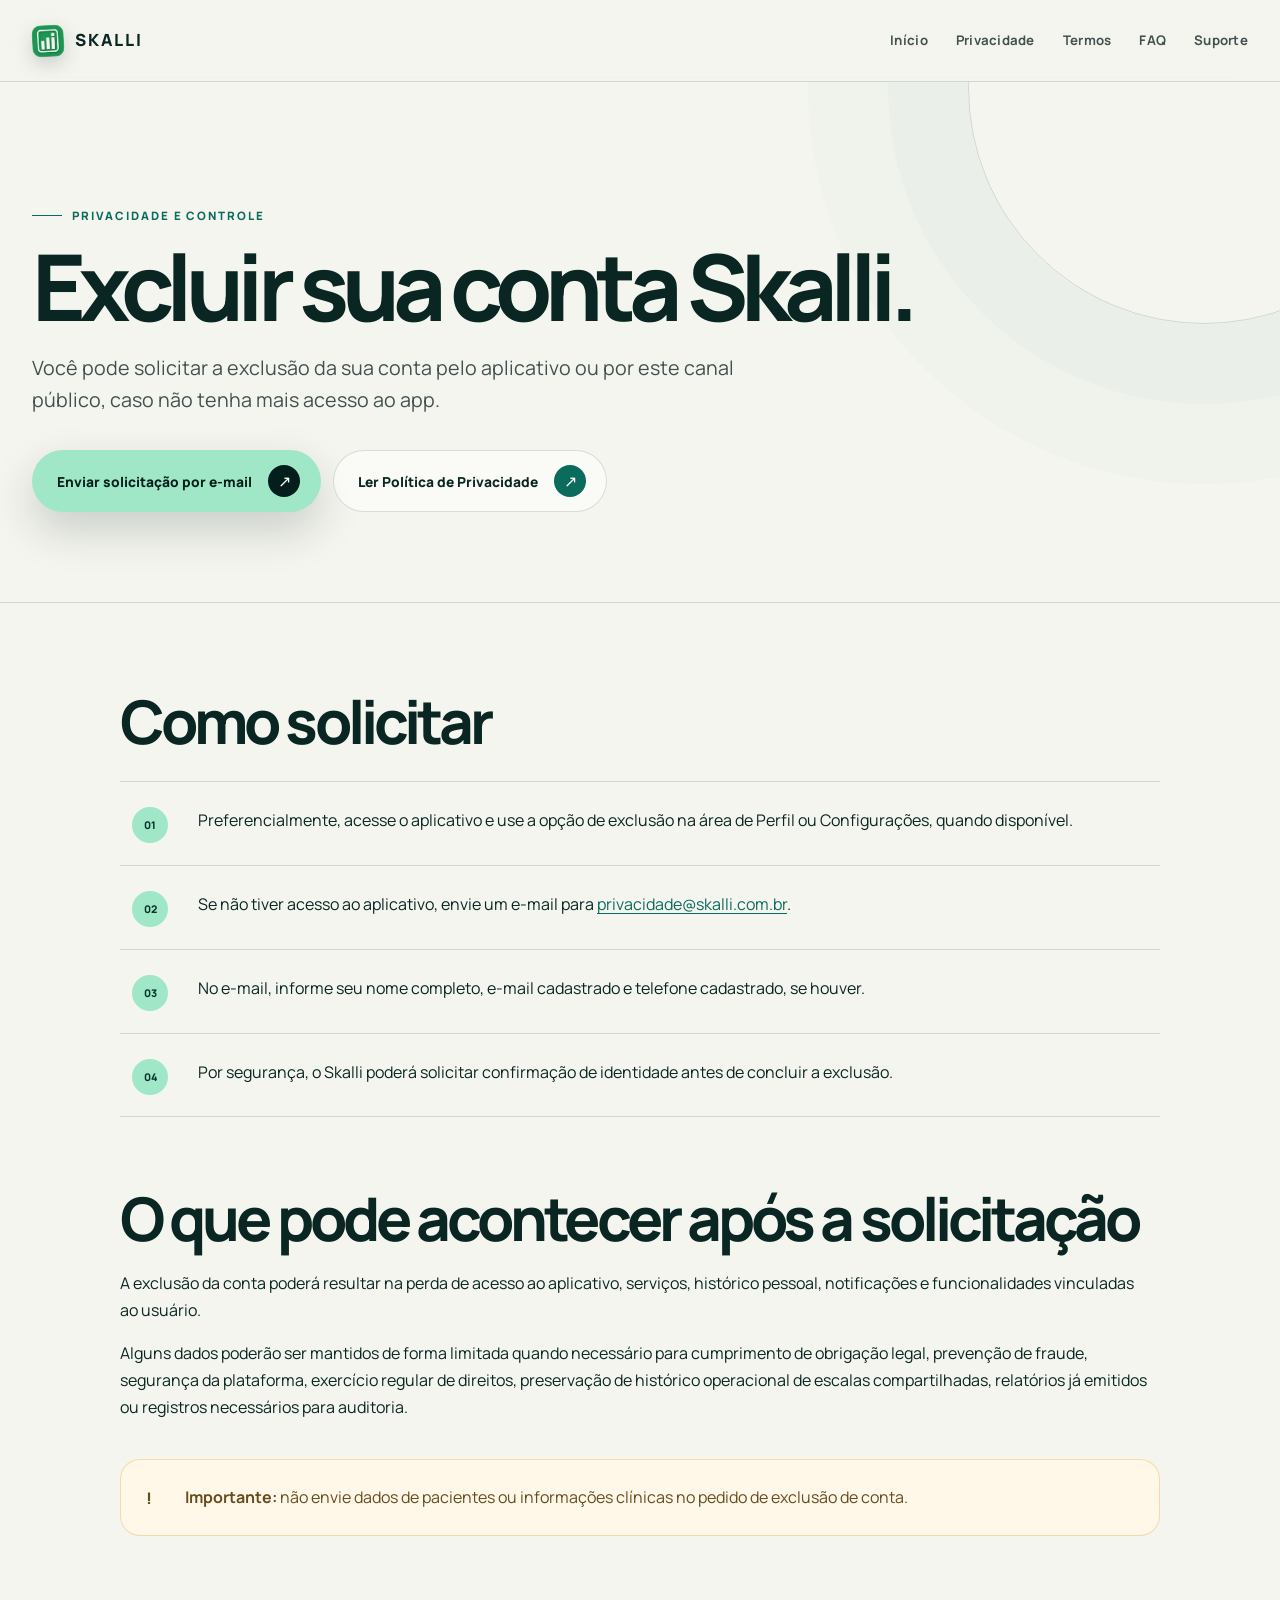
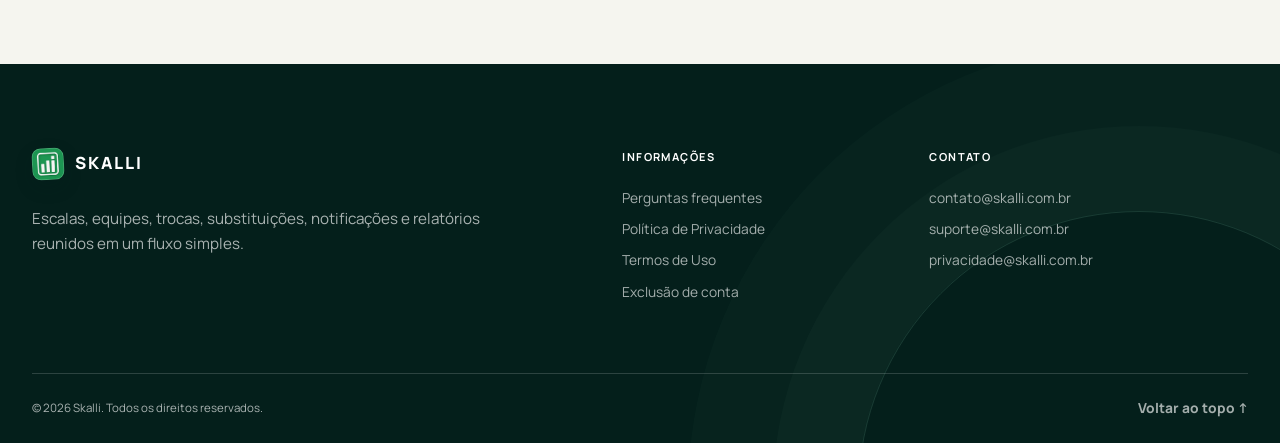
==== commit 4f4dcc54: "Add files via upload" ====
--- a/excluir-conta/index.html
+++ b/excluir-conta/index.html
@@ -15,7 +15,7 @@
   <header class="site-header">
     <div class="container header-inner">
       <a class="brand" href="../" aria-label="Skalli — início">
-        <span class="brand-mark" aria-hidden="true"><i></i><i></i><i></i></span>
+        <span class="brand-mark" aria-hidden="true"><img src="../assets/images/skalli-logo.webp" alt=""></span>
         <span>Skalli</span>
       </a>
       <button class="nav-toggle" type="button" aria-label="Abrir menu" aria-controls="site-nav" aria-expanded="false"><span class="nav-toggle-box" aria-hidden="true"></span></button>
@@ -53,7 +53,7 @@
     <div class="container footer-grid">
       <div>
         <a class="brand footer-brand" href="../" aria-label="Skalli — início">
-          <span class="brand-mark" aria-hidden="true"><i></i><i></i><i></i></span>
+          <span class="brand-mark" aria-hidden="true"><img src="../assets/images/skalli-logo.webp" alt=""></span>
           <span>Skalli</span>
         </a>
         <p>Escalas, equipes, trocas, substituições, notificações e relatórios reunidos em um fluxo simples.</p>
--- a/assets/css/styles.css
+++ b/assets/css/styles.css
@@ -185,55 +185,29 @@
 }
 
 .brand-mark {
-  position: relative;
-  display: grid;
-  width: 28px;
-  height: 28px;
+  display: block;
+  width: 32px;
+  height: 32px;
   overflow: hidden;
-  place-items: center;
-  border-radius: 8px;
-  background: var(--green-700);
-  transform: rotate(-4deg);
-  transition: transform .45s var(--ease-out), background .3s ease;
-}
-
-.home-page .site-header:not(.is-scrolled) .brand-mark {
-  background: var(--mint-300);
+  flex: 0 0 32px;
+  border: 1px solid rgba(255, 255, 255, .18);
+  border-radius: 9px;
+  background: #18934e;
+  box-shadow: 0 7px 18px rgba(4, 31, 27, .18);
+  transform: rotate(-3deg);
+  transition: transform .45s var(--ease-out), box-shadow .35s ease;
 }
 
 .brand:hover .brand-mark {
-  transform: rotate(4deg) scale(1.05);
-}
-
-.brand-mark i {
-  position: absolute;
-  bottom: 6px;
-  width: 3px;
-  border-radius: 3px 3px 0 0;
-  background: var(--white);
-}
-
-.home-page .site-header:not(.is-scrolled) .brand-mark i {
-  background: var(--forest-950);
-}
-
-.brand-mark i:nth-child(1) { left: 7px; height: 8px; }
-.brand-mark i:nth-child(2) { left: 12px; height: 14px; }
-.brand-mark i:nth-child(3) { left: 17px; height: 11px; }
-
-.brand-mark::after {
-  position: absolute;
-  top: 5px;
-  right: 6px;
-  width: 4px;
-  height: 4px;
-  border-radius: 50%;
-  content: "";
-  background: var(--mint-300);
-}
-
-.home-page .site-header:not(.is-scrolled) .brand-mark::after {
-  background: var(--green-700);
+  box-shadow: 0 10px 24px rgba(4, 31, 27, .24);
+  transform: rotate(2deg) scale(1.06);
+}
+
+.brand-mark img {
+  display: block;
+  width: 100%;
+  height: 100%;
+  object-fit: cover;
 }
 
 .site-nav {
@@ -605,173 +579,216 @@
   position: absolute;
   top: 50%;
   left: 50%;
-  width: min(100%, 490px);
+  width: min(100%, 420px);
   overflow: hidden;
-  border: 1px solid rgba(255, 255, 255, .2);
+  border: 1px solid rgba(159, 231, 199, .34);
   border-radius: 30px;
-  color: var(--ink);
-  background: rgba(248, 250, 247, .96);
+  color: var(--white);
+  background: #0b1917;
   box-shadow: var(--shadow-deep);
   transform: translate(-50%, -50%) rotateY(-8deg) rotateX(3deg);
   transform-style: preserve-3d;
   transition: transform .3s ease-out;
 }
 
-.window-bar {
+.agenda-topbar {
+  position: relative;
   display: flex;
   align-items: center;
+  height: 54px;
+  gap: 20px;
+  padding: 0 20px;
+  border-bottom: 1px solid rgba(159, 231, 199, .22);
+  background: #11211f;
+}
+
+.agenda-topbar strong {
+  position: absolute;
+  left: 50%;
+  color: var(--white);
+  font-size: 1.12rem;
+  letter-spacing: -.035em;
+  transform: translateX(-50%);
+}
+
+.agenda-menu {
+  display: grid;
+  width: 19px;
+  gap: 4px;
+}
+
+.agenda-menu i {
+  display: block;
+  width: 19px;
+  height: 1.5px;
+  border-radius: 2px;
+  background: var(--white);
+}
+
+.agenda-home {
+  position: relative;
+  display: block;
+  width: 14px;
+  height: 11px;
+  margin-left: 2px;
+  border-radius: 1px 1px 2px 2px;
+  background: var(--white);
+  font-size: 0;
+}
+
+.agenda-home::before {
+  position: absolute;
+  top: -6px;
+  left: -2px;
+  width: 0;
+  height: 0;
+  border-right: 9px solid transparent;
+  border-bottom: 8px solid var(--white);
+  border-left: 9px solid transparent;
+  content: "";
+}
+
+.agenda-body {
+  padding: 18px 18px 20px;
+}
+
+.month-head {
+  display: flex;
+  align-items: center;
   justify-content: space-between;
-  padding: 17px 20px;
-  border-bottom: 1px solid var(--line);
-  color: var(--muted);
-  background: rgba(255, 255, 255, .7);
-  font-size: .72rem;
-  font-weight: 750;
-  letter-spacing: .08em;
-  text-transform: uppercase;
-}
-
-.window-dots {
+  gap: 18px;
+  margin-bottom: 13px;
+}
+
+.month-head > strong {
+  font-size: 1.16rem;
+  letter-spacing: -.03em;
+}
+
+.month-controls {
   display: flex;
-  gap: 5px;
-}
-
-.window-dots i {
-  width: 6px;
-  height: 6px;
+  align-items: center;
+  gap: 19px;
+  color: #98a8a5;
+}
+
+.month-controls b {
+  font-size: 1.42rem;
+  font-weight: 500;
+  line-height: 1;
+}
+
+.calendar-mini {
+  position: relative;
+  display: block;
+  width: 18px;
+  height: 17px;
+  border: 2px solid #98a8a5;
+  border-radius: 2px;
+}
+
+.calendar-mini::before {
+  position: absolute;
+  top: -5px;
+  right: 2px;
+  left: 2px;
+  height: 4px;
+  border-right: 2px solid #98a8a5;
+  border-left: 2px solid #98a8a5;
+  content: "";
+}
+
+.calendar-weekdays,
+.calendar-days {
+  display: grid;
+  grid-template-columns: repeat(7, 1fr);
+  align-items: center;
+  text-align: center;
+}
+
+.calendar-weekdays {
+  margin-bottom: 3px;
+  color: rgba(255, 255, 255, .78);
+  font-size: .65rem;
+  font-weight: 700;
+}
+
+.calendar-days {
+  gap: 2px 0;
+  margin-bottom: 14px;
+  color: rgba(255, 255, 255, .9);
+  font-size: .65rem;
+  font-weight: 650;
+}
+
+.calendar-days span {
+  display: grid;
+  width: 28px;
+  height: 28px;
+  place-items: center;
+  justify-self: center;
   border-radius: 50%;
-  background: var(--line);
-}
-
-.product-body {
-  padding: 24px;
-}
-
-.service-head {
-  display: flex;
-  align-items: flex-start;
-  justify-content: space-between;
-  gap: 24px;
-  margin-bottom: 26px;
-}
-
-.service-head small,
-.shift-info small {
-  display: block;
-  margin-bottom: 5px;
-  color: var(--muted);
-  font-size: .69rem;
-  font-weight: 750;
-  letter-spacing: .08em;
-  text-transform: uppercase;
-}
-
-.service-head strong {
-  display: block;
-  color: var(--forest-900);
-  font-size: 1.18rem;
-  letter-spacing: -.03em;
-}
-
-.status-pill {
-  display: inline-flex;
-  align-items: center;
-  gap: 7px;
-  padding: 7px 10px;
-  border-radius: 999px;
-  color: var(--forest-900);
-  background: var(--mint-200);
+}
+
+.calendar-days .is-muted {
+  color: #314341;
+}
+
+.calendar-days .is-selected {
+  color: var(--forest-950);
+  background: #39d3a4;
+  font-weight: 800;
+  box-shadow: 0 8px 20px rgba(57, 211, 164, .22);
+}
+
+.agenda-shifts {
+  display: grid;
+  gap: 8px;
+}
+
+.agenda-shift-card {
+  display: grid;
+  grid-template-columns: 1fr auto;
+  grid-template-rows: auto auto;
+  align-items: center;
+  min-height: 64px;
+  padding: 9px 11px 8px;
+  border: 1px solid #35d9a6;
+  border-radius: 13px;
+  background: rgba(4, 25, 22, .7);
+}
+
+.agenda-shift-card strong {
+  align-self: start;
+  color: var(--white);
+  font-size: .75rem;
+  letter-spacing: -.015em;
+}
+
+.shift-symbol {
+  display: grid;
+  width: 24px;
+  height: 24px;
+  place-items: center;
+  color: var(--white);
+  font-size: 1.2rem;
+  line-height: 1;
+}
+
+.sun-symbol::before { content: "☀"; }
+.moon-symbol::before { content: "◕"; transform: rotate(-26deg); }
+
+.swap-button {
+  grid-column: 1 / 3;
+  grid-row: 2;
+  justify-self: center;
+  padding: 3px 14px;
+  border-radius: 7px;
+  color: var(--forest-950);
+  background: #39d3a4;
   font-size: .65rem;
-  font-weight: 800;
-}
-
-.status-pill::before {
-  width: 6px;
-  height: 6px;
-  border-radius: 50%;
-  content: "";
-  background: var(--green-600);
-}
-
-.week-row {
-  display: grid;
-  grid-template-columns: repeat(7, 1fr);
-  gap: 6px;
-  margin-bottom: 22px;
-}
-
-.day {
-  display: grid;
-  min-width: 0;
-  height: 60px;
-  place-items: center;
-  border: 1px solid var(--line);
-  border-radius: 13px;
-  color: var(--muted);
-  background: var(--white);
-  font-size: .68rem;
-  font-weight: 700;
-  line-height: 1.15;
-}
-
-.day b {
-  display: block;
-  color: var(--ink);
-  font-size: .92rem;
-}
-
-.day.is-active {
-  color: rgba(255, 255, 255, .72);
-  border-color: var(--forest-900);
-  background: var(--forest-900);
-  transform: translateY(-5px);
-  box-shadow: 0 12px 24px rgba(7, 53, 46, .22);
-}
-
-.day.is-active b {
-  color: var(--white);
-}
-
-.shift-list {
-  display: grid;
-  gap: 10px;
-}
-
-.shift-item {
-  display: grid;
-  grid-template-columns: 42px 1fr auto;
-  align-items: center;
-  gap: 13px;
-  padding: 13px;
-  border: 1px solid var(--line);
-  border-radius: 16px;
-  background: var(--white);
-}
-
-.shift-icon {
-  display: grid;
-  width: 42px;
-  height: 42px;
-  place-items: center;
-  border-radius: 12px;
-  color: var(--green-700);
-  background: var(--mint-100);
-}
-
-.shift-icon.night {
-  color: #725a22;
-  background: #f7edcf;
-}
-
-.shift-info strong {
-  color: var(--ink);
-  font-size: .85rem;
-}
-
-.shift-time {
-  color: var(--muted);
-  font-size: .72rem;
-  font-weight: 700;
+  font-weight: 720;
+  line-height: 1.35;
 }
 
 .floating-card {
@@ -1853,9 +1870,7 @@
   .day b { font-size: .78rem; }
   .shift-item { grid-template-columns: 36px 1fr auto; padding: 10px; }
   .shift-icon { width: 36px; height: 36px; }
-  .floating-card { padding: 10px 12px; }
-  .floating-card.card-a { top: 5%; right: -1%; }
-  .floating-card.card-b { bottom: 2%; left: -1%; }
+  .floating-card { display: none; }
   .hero-index { display: none; }
 
   .section { padding: 90px 0; }
